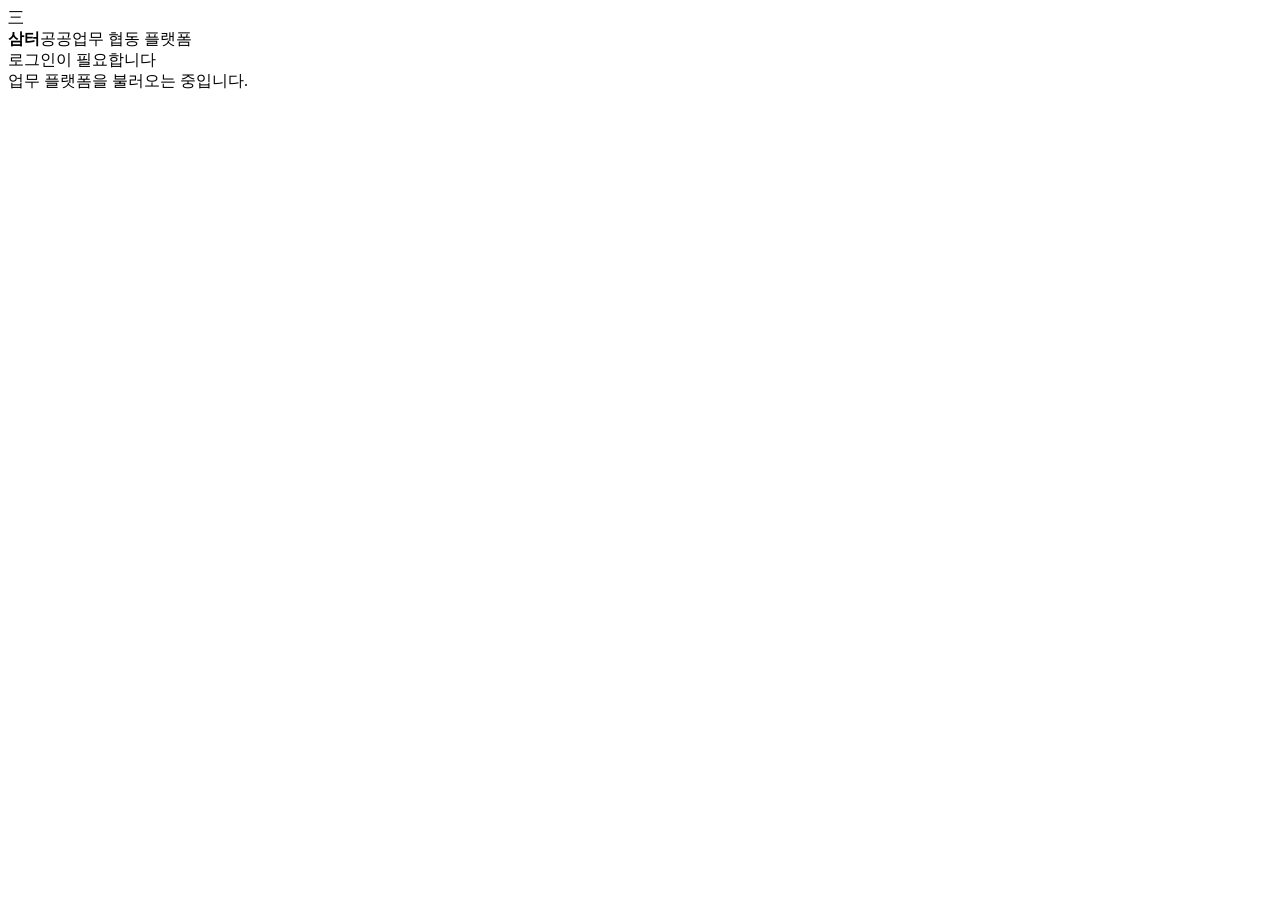
==== index.html @ 0eb69cf4 "feat: add public demo shell" ====
<!doctype html>
<html lang="ko">
<head>
  <meta charset="UTF-8">
  <meta name="viewport" content="width=device-width, initial-scale=1.0">
  <meta name="description" content="삼터 협동조합 관공서 업무 배분 플랫폼 MVP">
  <title>삼터 업무 플랫폼</title>
  <link rel="stylesheet" href="./styles.css">
  <link rel="stylesheet" href="./phase3.css">
  <link rel="stylesheet" href="./phase4.css">
  <link rel="stylesheet" href="./phase5.css">
  <link rel="stylesheet" href="./phase6.css">
</head>
<body>
  <header class="topbar">
    <div class="brand">
      <div class="brand-mark">三</div>
      <div><strong>삼터</strong><span>공공업무 협동 플랫폼</span></div>
    </div>
    <div id="session-area" class="session-area"><span class="session-guest">로그인이 필요합니다</span></div>
  </header>
  <div id="notice" class="notice" hidden></div>
  <div id="app"><div class="loading">업무 플랫폼을 불러오는 중입니다.</div></div>
  <script src="./demo_api.js"></script>
  <script type="module" src="./app.js"></script>
  <script type="module" src="./phase3.js"></script>
  <script type="module" src="./phase4.js"></script>
  <script type="module" src="./phase5.js"></script>
  <script type="module" src="./phase6.js"></script>
</body>
</html>
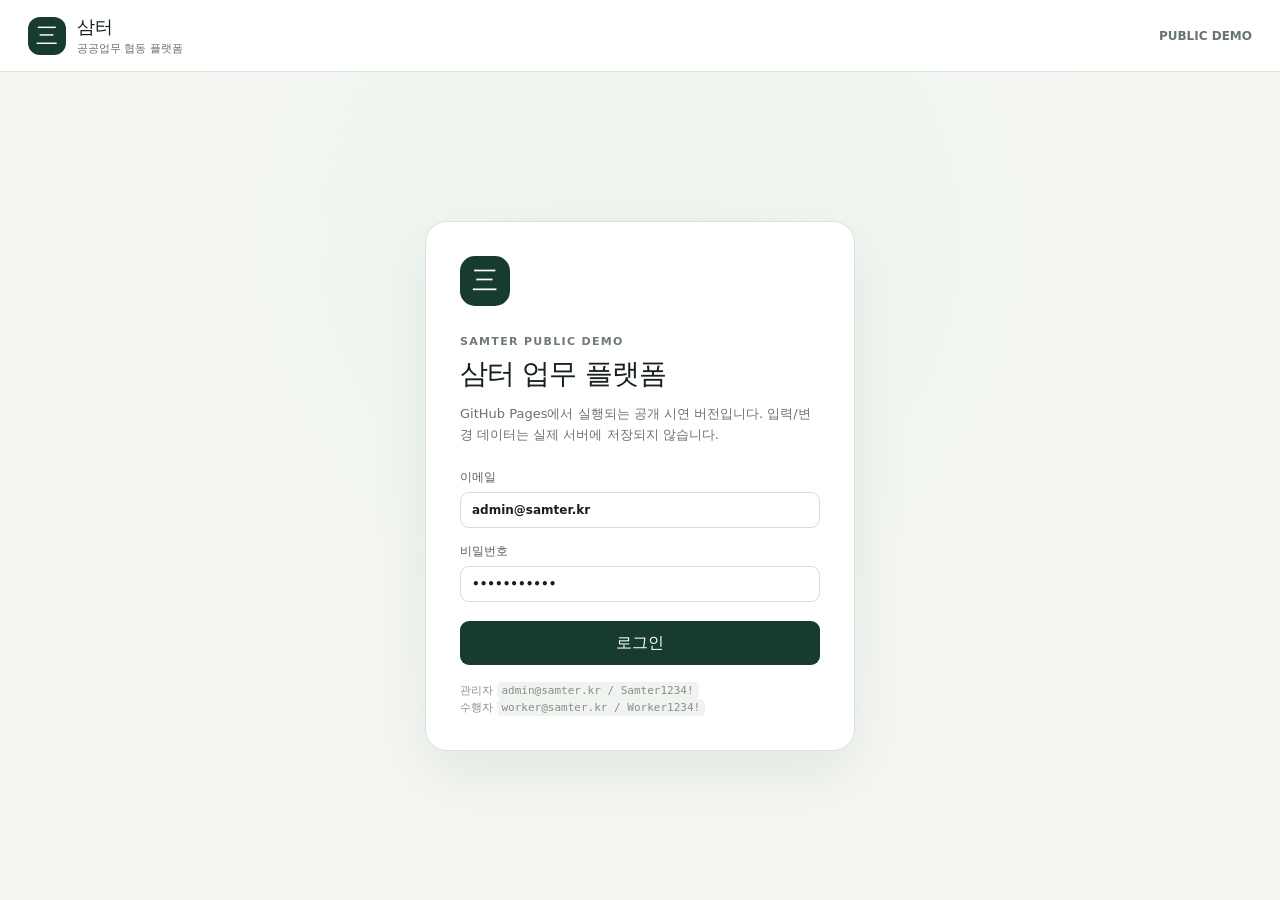
==== commit 0d5e7631: "fix: use standalone public demo entrypoint" ====
--- a/index.html
+++ b/index.html
@@ -3,8 +3,8 @@
 <head>
   <meta charset="UTF-8">
   <meta name="viewport" content="width=device-width, initial-scale=1.0">
-  <meta name="description" content="삼터 협동조합 관공서 업무 배분 플랫폼 MVP">
-  <title>삼터 업무 플랫폼</title>
+  <meta name="description" content="삼터 공공업무 협동 플랫폼 공개 데모">
+  <title>삼터 업무 플랫폼 · Public Demo</title>
   <link rel="stylesheet" href="./styles.css">
   <link rel="stylesheet" href="./phase3.css">
   <link rel="stylesheet" href="./phase4.css">
@@ -17,15 +17,10 @@
       <div class="brand-mark">三</div>
       <div><strong>삼터</strong><span>공공업무 협동 플랫폼</span></div>
     </div>
-    <div id="session-area" class="session-area"><span class="session-guest">로그인이 필요합니다</span></div>
+    <div id="session-area" class="session-area"><span class="session-guest">PUBLIC DEMO</span></div>
   </header>
   <div id="notice" class="notice" hidden></div>
-  <div id="app"><div class="loading">업무 플랫폼을 불러오는 중입니다.</div></div>
-  <script src="./demo_api.js"></script>
-  <script type="module" src="./app.js"></script>
-  <script type="module" src="./phase3.js"></script>
-  <script type="module" src="./phase4.js"></script>
-  <script type="module" src="./phase5.js"></script>
-  <script type="module" src="./phase6.js"></script>
+  <div id="app"><div class="loading">공개 데모를 불러오는 중입니다.</div></div>
+  <script src="./public_demo.js"></script>
 </body>
 </html>
--- a/styles.css
+++ b/styles.css
@@ -0,0 +1,184 @@
+:root {
+  font-family: Inter, Pretendard, "Noto Sans KR", system-ui, -apple-system, sans-serif;
+  color: #17211b;
+  background: #f4f6f2;
+  font-synthesis: none;
+  --green-900: #173c2d;
+  --green-700: #23563f;
+  --green-100: #e7f0e9;
+  --line: #dce3dc;
+  --muted: #69746e;
+  --white: #ffffff;
+}
+* { box-sizing: border-box; }
+body { margin: 0; min-width: 320px; background: #f4f6f2; }
+button, input, select, textarea { font: inherit; }
+button { cursor: pointer; }
+.topbar { height: 72px; padding: 0 28px; background: var(--white); border-bottom: 1px solid var(--line); display: flex; align-items: center; justify-content: space-between; position: sticky; top: 0; z-index: 20; }
+.brand { display: flex; align-items: center; gap: 11px; }
+.brand-mark { width: 38px; height: 38px; border-radius: 12px; background: var(--green-900); color: white; display: grid; place-items: center; font-family: serif; font-size: 22px; }
+.brand strong { display: block; font-size: 18px; }
+.brand span { display: block; color: var(--muted); font-size: 11px; margin-top: 2px; }
+.view-switch { display: flex; background: #eef1ed; padding: 4px; border-radius: 12px; gap: 2px; }
+.view-switch button { border: 0; background: transparent; padding: 9px 14px; border-radius: 9px; color: #5a655f; font-weight: 700; font-size: 13px; }
+.view-switch button.active { background: white; color: var(--green-900); box-shadow: 0 2px 8px rgba(23,60,45,.08); }
+.view-shell { display: grid; grid-template-columns: 210px minmax(0,1fr); min-height: calc(100vh - 72px); }
+.sidebar { background: #eef1ed; border-right: 1px solid var(--line); padding: 30px 18px; }
+.sidebar-label { font-size: 11px; font-weight: 800; color: #7b857f; letter-spacing: .08em; padding: 0 10px 10px; }
+.side-link { width: 100%; text-align: left; border: 0; background: transparent; border-radius: 10px; padding: 12px 13px; color: #55605a; font-weight: 700; margin-bottom: 5px; }
+.side-link:hover, .side-link.active { background: white; color: var(--green-900); box-shadow: 0 3px 12px rgba(23,60,45,.05); }
+.content { padding: 34px; overflow: hidden; }
+.page-heading { display: flex; justify-content: space-between; align-items: end; margin-bottom: 24px; }
+.page-heading h1, .producer-hero h1 { font-size: 30px; margin: 5px 0 0; letter-spacing: -.04em; }
+.eyebrow { font-size: 11px; font-weight: 900; color: #6f7a73; letter-spacing: .12em; }
+.today { color: var(--muted); font-size: 13px; }
+.metric-grid { display: grid; grid-template-columns: repeat(4, minmax(0,1fr)); gap: 14px; margin-bottom: 14px; }
+.metric-card, .panel, .work-card { background: white; border: 1px solid var(--line); border-radius: 16px; }
+.metric-card { padding: 21px; min-height: 132px; display: flex; flex-direction: column; }
+.metric-card span { font-weight: 800; font-size: 13px; color: #657068; }
+.metric-card strong { font-size: 34px; margin: 12px 0 4px; color: var(--green-900); }
+.metric-card small { color: #8b948e; }
+.summary-panel { display: grid; grid-template-columns: repeat(6, 1fr); padding: 10px; }
+.summary-panel div { padding: 18px; border-right: 1px solid #edf0ed; }
+.summary-panel div:last-child { border-right: 0; }
+.summary-panel span { color: var(--muted); font-size: 12px; display: block; }
+.summary-panel strong { font-size: 22px; display: block; margin-top: 6px; }
+.split-layout { display: grid; grid-template-columns: 310px minmax(0,1fr); gap: 16px; }
+.task-layout { display: grid; grid-template-columns: 330px minmax(0,1fr); gap: 16px; }
+.panel { padding: 20px; min-width: 0; }
+.section-head { display: flex; justify-content: space-between; gap: 12px; align-items: center; margin-bottom: 18px; }
+.section-head h2 { margin: 4px 0 0; font-size: 20px; }
+.count-chip { background: var(--green-100); color: var(--green-900); border-radius: 999px; padding: 6px 10px; font-weight: 800; font-size: 12px; }
+.stack-form { display: grid; gap: 13px; }
+.stack-form label, .producer-select { display: grid; gap: 6px; font-size: 12px; font-weight: 800; color: #56615a; }
+input, select, textarea { width: 100%; border: 1px solid #d6ddd7; border-radius: 9px; background: white; padding: 10px 11px; color: #17211b; outline: none; }
+input:focus, select:focus, textarea:focus { border-color: #6e927e; box-shadow: 0 0 0 3px rgba(35,86,63,.08); }
+textarea { resize: vertical; }
+.btn { border: 0; border-radius: 9px; padding: 10px 14px; font-weight: 800; }
+.btn-primary { background: var(--green-900); color: white; }
+.btn-primary:hover { background: #102f22; }
+.btn-secondary { background: #edf1ed; color: var(--green-900); }
+.btn-small { padding: 7px 9px; font-size: 12px; }
+.table-panel { padding: 0; overflow: hidden; }
+.table-panel .section-head { padding: 20px 20px 0; }
+.table-wrap { overflow-x: auto; }
+table { width: 100%; border-collapse: collapse; font-size: 13px; }
+th { color: #6f7872; text-align: left; background: #fafbfa; padding: 11px 13px; border-top: 1px solid #edf0ed; border-bottom: 1px solid #e5e9e5; white-space: nowrap; }
+td { padding: 13px; border-bottom: 1px solid #edf0ed; vertical-align: middle; }
+tr:last-child td { border-bottom: 0; }
+.task-title { font-weight: 800; margin-bottom: 3px; }
+.muted { color: #89928c; font-size: 11px; max-width: 250px; overflow: hidden; text-overflow: ellipsis; white-space: nowrap; }
+.empty-cell { text-align: center; padding: 44px; color: #8a938d; }
+.member-state { color: #347454; background: #ebf5ee; padding: 5px 8px; border-radius: 999px; font-weight: 800; font-size: 11px; }
+.status { display: inline-flex; align-items: center; border-radius: 999px; padding: 5px 8px; font-size: 11px; font-weight: 900; white-space: nowrap; }
+.status-new { background: #eef0f2; color: #56616b; }
+.status-assigned { background: #edf0ff; color: #4b5aaa; }
+.status-in_progress { background: #fff4db; color: #9a6a11; }
+.status-completed { background: #e7f3ee; color: #267052; }
+.status-approved { background: #dcf4e6; color: #17603d; }
+.status-rejected { background: #fde8e8; color: #9b3535; }
+.assign-control { display: flex; gap: 6px; min-width: 185px; }
+.assign-control select { padding: 7px 8px; font-size: 12px; }
+.producer-page { padding: 42px; max-width: 1200px; margin: 0 auto; }
+.producer-hero { display: flex; justify-content: space-between; align-items: end; gap: 22px; margin-bottom: 24px; }
+.producer-hero p { color: var(--muted); margin: 9px 0 0; }
+.producer-select { width: 260px; }
+.producer-work-grid { display: grid; grid-template-columns: repeat(2, minmax(0,1fr)); gap: 16px; }
+.work-card { padding: 22px; }
+.work-card-top { display: flex; justify-content: space-between; gap: 16px; align-items: start; }
+.work-card h3 { margin: 5px 0 0; font-size: 20px; }
+.work-card p { color: #647069; line-height: 1.6; min-height: 44px; }
+.work-meta { display: flex; gap: 22px; padding: 13px 0; border-top: 1px solid #edf0ed; color: #778179; font-size: 12px; }
+.work-meta strong { color: #28332c; margin-left: 5px; }
+.work-actions { display: flex; justify-content: flex-end; min-height: 38px; align-items: end; }
+.empty-state, .fatal-error, .loading { min-height: 260px; display: grid; place-items: center; align-content: center; gap: 7px; background: white; border: 1px dashed #ced6cf; border-radius: 16px; color: #778178; text-align: center; padding: 30px; grid-column: 1 / -1; }
+.empty-state strong, .fatal-error strong { color: #3d4941; }
+.notice { position: fixed; top: 86px; right: 24px; z-index: 40; padding: 12px 16px; border-radius: 10px; color: white; font-weight: 800; box-shadow: 0 10px 30px rgba(0,0,0,.14); }
+.notice-success { background: #23563f; }
+.notice-error { background: #9b3535; }
+@media (max-width: 1000px) {
+  .metric-grid { grid-template-columns: repeat(2, 1fr); }
+  .summary-panel { grid-template-columns: repeat(3,1fr); }
+  .split-layout, .task-layout { grid-template-columns: 1fr; }
+  .sidebar { display: none; }
+  .view-shell { grid-template-columns: 1fr; }
+}
+@media (max-width: 680px) {
+  .topbar { padding: 0 14px; }
+  .brand span { display: none; }
+  .content, .producer-page { padding: 20px 14px; }
+  .metric-grid { grid-template-columns: 1fr 1fr; }
+  .summary-panel { grid-template-columns: repeat(2,1fr); }
+  .producer-hero { display: grid; }
+  .producer-select { width: 100%; }
+  .producer-work-grid { grid-template-columns: 1fr; }
+  .today { display: none; }
+}
+.session-area { display: flex; align-items: center; }
+.session-guest { color: var(--muted); font-size: 12px; font-weight: 700; }
+.session-user { display: flex; align-items: center; gap: 14px; }
+.session-user > div { text-align: right; }
+.session-user strong { display: block; font-size: 13px; }
+.session-user span { display: block; color: var(--muted); font-size: 11px; margin-top: 2px; }
+.login-page { min-height: calc(100vh - 72px); display: grid; place-items: center; padding: 30px 16px; background: radial-gradient(circle at 50% 20%, #eef5ef, #f4f6f2 55%); }
+.login-card { width: min(430px, 100%); background: white; border: 1px solid var(--line); border-radius: 22px; padding: 34px; box-shadow: 0 22px 60px rgba(23,60,45,.08); }
+.login-emblem { width: 50px; height: 50px; display: grid; place-items: center; border-radius: 15px; background: var(--green-900); color: white; font-family: serif; font-size: 26px; margin-bottom: 24px; }
+.login-card h1 { margin: 6px 0 10px; letter-spacing: -.04em; font-size: 28px; }
+.login-card > p { color: var(--muted); line-height: 1.65; font-size: 13px; margin: 0 0 24px; }
+.login-form { gap: 15px; }
+.login-button { margin-top: 4px; min-height: 44px; }
+.login-button:disabled { opacity: .65; cursor: wait; }
+.login-help { margin-top: 18px; color: #869087; font-size: 11px; line-height: 1.5; }
+.login-help code { background: #f0f3ef; padding: 2px 5px; border-radius: 5px; }
+.consumer-page { max-width: 900px; margin: 0 auto; padding: 54px 20px; }
+.consumer-card { background: white; border: 1px solid var(--line); border-radius: 20px; padding: 36px; }
+.consumer-card h1 { margin: 8px 0 12px; font-size: 30px; letter-spacing: -.04em; }
+.consumer-card > p { color: var(--muted); line-height: 1.75; max-width: 650px; }
+.permission-note { margin-top: 26px; background: var(--green-100); border-radius: 14px; padding: 18px; display: grid; gap: 5px; }
+.permission-note strong { color: var(--green-900); }
+.permission-note span { color: #5f6d64; font-size: 12px; }
+@media (max-width: 680px) {
+  .session-user > div { display: none; }
+  .login-card { padding: 26px 22px; }
+}
+.evidence-upload { margin: 14px 0; padding: 14px; background: #f8faf8; border: 1px solid #e4e9e4; border-radius: 12px; }
+.evidence-upload-head { display: flex; align-items: center; justify-content: space-between; gap: 10px; margin-bottom: 10px; }
+.evidence-upload-head strong { font-size: 13px; }
+.evidence-upload-form { display: grid; grid-template-columns: minmax(0,1fr) auto; gap: 8px; align-items: center; }
+.evidence-upload-form input[type="file"] { padding: 7px; font-size: 11px; background: white; }
+.evidence-upload small { display: block; color: #88918b; margin-top: 8px; font-size: 10px; }
+.evidence-modal { position: fixed; inset: 0; z-index: 100; display: grid; place-items: center; padding: 22px; }
+.evidence-modal-backdrop { position: absolute; inset: 0; background: rgba(16, 28, 21, .58); backdrop-filter: blur(2px); }
+.evidence-modal-card { position: relative; width: min(880px, 100%); max-height: 84vh; overflow: auto; background: white; border-radius: 18px; padding: 22px; box-shadow: 0 24px 80px rgba(0,0,0,.25); }
+.evidence-modal-head { display: flex; align-items: start; justify-content: space-between; gap: 18px; margin-bottom: 18px; }
+.evidence-modal-head h2 { margin: 5px 0 0; font-size: 22px; }
+.evidence-gallery { display: grid; grid-template-columns: repeat(3, minmax(0,1fr)); gap: 12px; }
+.evidence-item { border: 1px solid var(--line); border-radius: 13px; overflow: hidden; background: #fafbfa; }
+.evidence-thumb-wrap { aspect-ratio: 4 / 3; background: #edf1ed; display: grid; place-items: center; overflow: hidden; }
+.evidence-thumb { width: 100%; height: 100%; object-fit: cover; display: block; }
+.evidence-info { padding: 10px; display: grid; gap: 4px; }
+.evidence-info strong { font-size: 12px; white-space: nowrap; overflow: hidden; text-overflow: ellipsis; }
+.evidence-info span { color: var(--muted); font-size: 10px; }
+.evidence-empty { grid-column: 1 / -1; padding: 46px 20px; text-align: center; color: var(--muted); border: 1px dashed var(--line); border-radius: 12px; }
+@media (max-width: 680px) {
+  .evidence-gallery { grid-template-columns: 1fr 1fr; }
+  .evidence-upload-form { grid-template-columns: 1fr; }
+}
+.status-draft { background: #eef0f2; color: #56616b; }
+.status-open { background: #e6f5ec; color: #17603d; }
+.status-application_closed { background: #f1edf8; color: #62507c; }
+.status-submitted, .status-under_review { background: #eaf1ff; color: #365a94; }
+.status-revision_required { background: #fff0e2; color: #9b5b18; }
+.status-payment_pending { background: #fff4db; color: #8d6519; }
+.status-paid { background: #dcf4e6; color: #17603d; }
+.status-cancelled { background: #f2f2f2; color: #707070; }
+.worker-section { margin-top: 30px; }
+.worker-section:first-of-type { margin-top: 0; }
+.worker-section-head { display: flex; justify-content: space-between; align-items: end; gap: 14px; margin-bottom: 14px; }
+.worker-section-head h2 { margin: 4px 0 0; font-size: 23px; }
+.public-work-card { position: relative; }
+.public-work-pay { font-size: 24px; font-weight: 900; color: var(--green-900); margin: 4px 0 14px; }
+.public-work-meta { flex-wrap: wrap; gap: 10px 20px; }
+.phase-note { color: #7c877f; font-size: 11px; font-weight: 700; }
+.inline-check { grid-template-columns: auto 1fr !important; align-items: center; justify-content: start; }
+.inline-check input { width: auto; }
--- a/phase3.css
+++ b/phase3.css
@@ -0,0 +1,13 @@
+.application-box { width: 100%; }
+.application-box summary { list-style: none; cursor: pointer; text-align: center; }
+.application-box summary::-webkit-details-marker { display: none; }
+.application-form { margin-top: 12px; padding-top: 12px; border-top: 1px solid #e5e7eb; }
+.application-state { display: flex; flex-direction: column; gap: 4px; width: 100%; padding: 12px 14px; border-radius: 12px; background: #f8fafc; border: 1px solid #e2e8f0; }
+.application-state span { color: #64748b; font-size: 13px; }
+.application-selected { background: #ecfdf5; border-color: #a7f3d0; }
+.application-rejected { background: #fff7ed; border-color: #fed7aa; }
+.application-actions { display: flex; gap: 6px; flex-wrap: wrap; }
+.application-history-grid { display: grid; gap: 12px; }
+.application-history-card { display: flex; align-items: flex-start; justify-content: space-between; gap: 16px; padding: 16px; background: #fff; border: 1px solid #e5e7eb; border-radius: 14px; }
+.application-history-card h3 { margin: 4px 0 6px; }
+.application-history-card p { margin: 0; color: #64748b; }
--- a/phase4.css
+++ b/phase4.css
@@ -0,0 +1,21 @@
+.phase4-work-card { display: grid; gap: 14px; }
+.phase4-revision { padding: 12px; border-radius: 12px; background: #fff7ed; border: 1px solid #fed7aa; display: grid; gap: 4px; }
+.phase4-revision strong { color: #9a3412; }
+.phase4-revision span { color: #7c2d12; font-size: 13px; }
+.phase4-required, .phase4-evidence-head, .phase4-review-meta { display: flex; justify-content: space-between; gap: 12px; font-size: 12px; color: #64748b; }
+.phase4-required strong, .phase4-evidence-head span, .phase4-review-meta strong { color: #27352d; }
+.phase4-evidence-form { display: grid; gap: 9px; padding: 12px; background: #f8faf8; border: 1px solid #e4e9e4; border-radius: 12px; }
+.phase4-evidence-fields { display: grid; grid-template-columns: 160px 1fr; gap: 8px; }
+.phase4-submit-form { display: grid; gap: 9px; width: 100%; }
+.phase4-state-note { padding: 12px; border-radius: 10px; background: #f1f5f9; color: #475569; font-size: 13px; }
+.phase4-approved { background: #ecfdf5; color: #166534; }
+.phase4-rejected { background: #fef2f2; color: #991b1b; }
+.phase4-review-grid { display: grid; grid-template-columns: repeat(2, minmax(0, 1fr)); gap: 15px; }
+.phase4-review-card { display: grid; gap: 14px; }
+.phase4-result { background: #f8faf8; border-radius: 12px; padding: 12px; }
+.phase4-result p { margin: 6px 0 0; color: #5d6a62; line-height: 1.55; }
+.phase4-evidence-list { display: grid; gap: 9px; }
+.phase4-evidence-row { display: flex; align-items: center; justify-content: space-between; gap: 14px; border: 1px solid #e5e9e5; border-radius: 12px; padding: 12px; }
+.phase4-evidence-row div { display: grid; gap: 3px; }
+.phase4-evidence-row span { color: #7b857f; font-size: 12px; }
+@media (max-width: 850px) { .phase4-review-grid { grid-template-columns: 1fr; } .phase4-evidence-fields { grid-template-columns: 1fr; } }
--- a/phase5.css
+++ b/phase5.css
@@ -0,0 +1,16 @@
+.phase5-settlement-panel .section-head { align-items: center; }
+.phase5-amount-control { display: flex; gap: 6px; min-width: 210px; }
+.phase5-amount-control input { width: 120px; padding: 7px 8px; }
+.phase5-paid-ref { color: #496257; font-size: 12px; }
+.phase5-worker-grid { display: grid; gap: 12px; }
+.phase5-worker-card { display: flex; justify-content: space-between; gap: 18px; align-items: center; background: #fff; border: 1px solid var(--line); border-radius: 15px; padding: 18px 20px; }
+.phase5-worker-card h3 { margin: 4px 0 5px; }
+.phase5-worker-card > div > span { color: var(--muted); font-size: 12px; }
+.phase5-worker-amount { display: grid; justify-items: end; gap: 6px; }
+.phase5-worker-amount strong { font-size: 20px; color: var(--green-900); }
+.phase5-worker-amount small { color: var(--muted); }
+.status-not_ready { background: #f1f5f9; color: #475569; }
+.status-payment_pending { background: #fff7db; color: #8a6208; }
+.status-paid { background: #dcfce7; color: #166534; }
+.status-on_hold { background: #fee2e2; color: #991b1b; }
+@media (max-width: 680px) { .phase5-worker-card { align-items: flex-start; } .phase5-worker-amount { justify-items: start; } }
--- a/phase6.css
+++ b/phase6.css
@@ -0,0 +1,28 @@
+.phase6-notification-shell { position: relative; margin-right: 10px; }
+.phase6-bell { border: 0; background: #eef1ed; color: #173c2d; border-radius: 9px; padding: 8px 10px; font-weight: 800; }
+.phase6-bell span { margin-left: 5px; background: #9b3535; color: white; border-radius: 999px; padding: 2px 6px; font-size: 10px; }
+.phase6-notification-panel { position: absolute; right: 0; top: 42px; width: min(360px, 88vw); background: white; border: 1px solid #dce3dc; border-radius: 14px; box-shadow: 0 18px 50px rgba(0,0,0,.16); z-index: 120; overflow: hidden; }
+.phase6-notification-head { padding: 13px 14px; display: flex; justify-content: space-between; border-bottom: 1px solid #edf0ed; }
+.phase6-notification-head button { border: 0; background: none; color: #23563f; font-size: 11px; font-weight: 800; }
+.phase6-notification-list { max-height: 360px; overflow: auto; }
+.phase6-notification-item { width: 100%; border: 0; border-bottom: 1px solid #f0f2f0; padding: 12px 14px; text-align: left; display: grid; gap: 3px; background: white; }
+.phase6-notification-item.is-unread { background: #f2f8f3; }
+.phase6-notification-item span, .phase6-notification-item small { color: #6d776f; font-size: 11px; }
+.phase6-empty { padding: 24px; text-align: center; color: #89928c; }
+.phase6-dashboard { margin-top: 24px; display: grid; gap: 16px; }
+.phase6-metric-grid { display: grid; grid-template-columns: repeat(5, minmax(0,1fr)); gap: 10px; }
+.phase6-metric { background: white; border: 1px solid #dce3dc; border-radius: 12px; padding: 14px; display: grid; gap: 8px; }
+.phase6-metric span { color: #69746e; font-size: 11px; font-weight: 800; }
+.phase6-metric strong { font-size: 23px; color: #173c2d; }
+.phase6-payment-summary { display: grid; grid-template-columns: repeat(2, 1fr); gap: 12px; }
+.phase6-payment-summary > div { background: #173c2d; color: white; border-radius: 14px; padding: 18px; }
+.phase6-payment-summary span { display: block; opacity: .75; font-size: 11px; }
+.phase6-payment-summary strong { display: block; margin-top: 8px; font-size: 22px; }
+.phase6-bank-card { background: white; border: 1px solid #dce3dc; border-radius: 16px; padding: 20px; }
+.phase6-bank-summary { display: grid; grid-template-columns: repeat(3, 1fr); gap: 10px; margin-bottom: 16px; }
+.phase6-bank-summary div { background: #f7f9f7; border-radius: 10px; padding: 12px; }
+.phase6-bank-summary span { display: block; color: #78827b; font-size: 11px; }
+.phase6-bank-summary strong { display: block; margin-top: 6px; }
+.phase6-bank-card small { color: #7c867f; }
+@media (max-width: 900px) { .phase6-metric-grid { grid-template-columns: repeat(2, 1fr); } }
+@media (max-width: 680px) { .phase6-bank-summary, .phase6-payment-summary { grid-template-columns: 1fr; } }
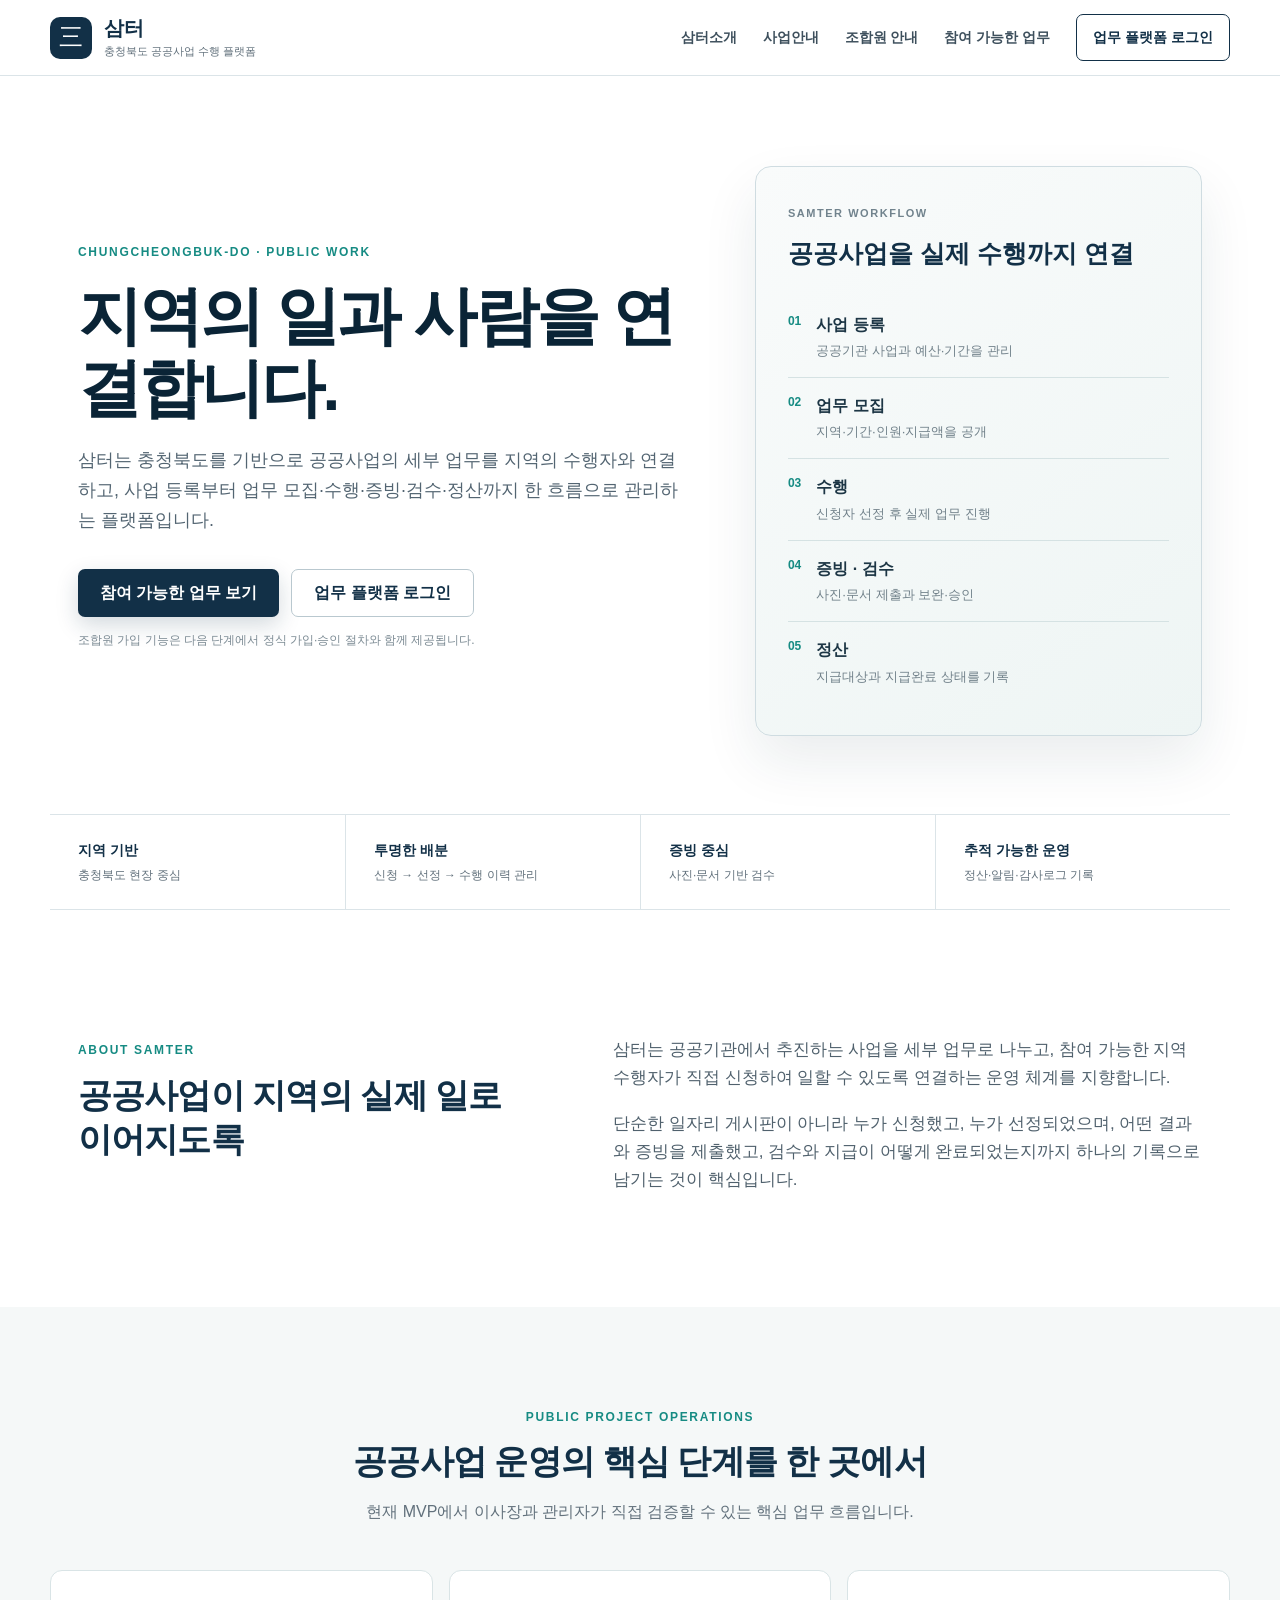
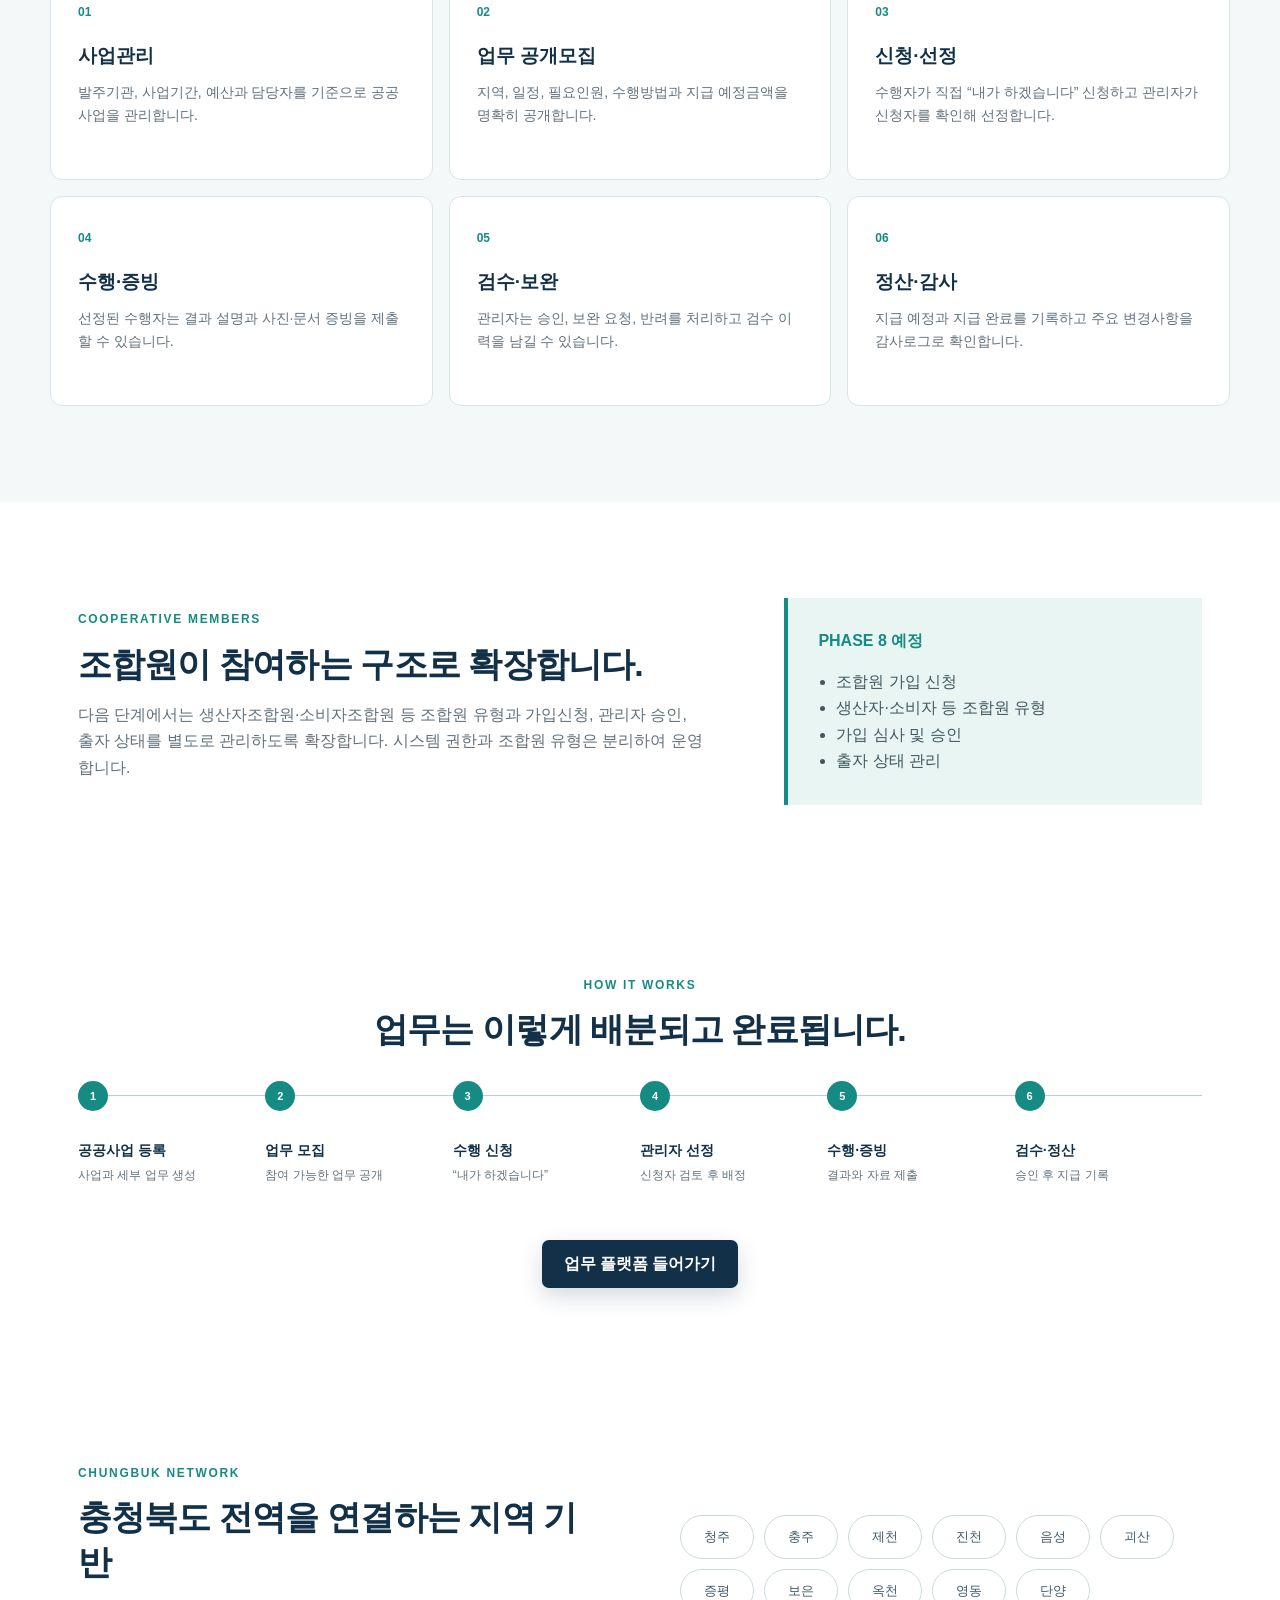
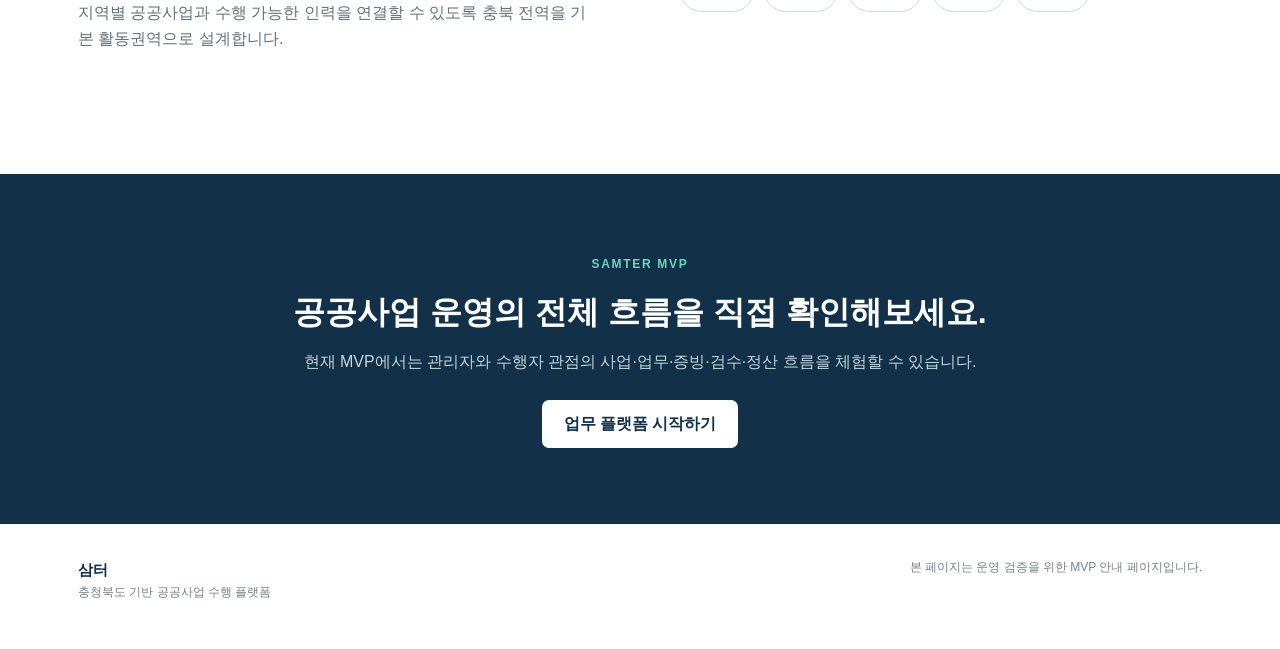
==== commit aae93ea9: "feat: phase 7 public homepage and platform gateway" ====
--- a/index.html
+++ b/index.html
@@ -3,24 +3,152 @@
 <head>
   <meta charset="UTF-8">
   <meta name="viewport" content="width=device-width, initial-scale=1.0">
-  <meta name="description" content="삼터 공공업무 협동 플랫폼 공개 데모">
-  <title>삼터 업무 플랫폼 · Public Demo</title>
-  <link rel="stylesheet" href="./styles.css">
-  <link rel="stylesheet" href="./phase3.css">
-  <link rel="stylesheet" href="./phase4.css">
-  <link rel="stylesheet" href="./phase5.css">
-  <link rel="stylesheet" href="./phase6.css">
+  <meta name="description" content="충청북도를 기반으로 공공사업과 지역의 사람을 연결하는 삼터 공공업무 협동 플랫폼">
+  <title>삼터 | 충청북도 공공사업 수행 플랫폼</title>
+  <link rel="stylesheet" href="./home.css">
 </head>
 <body>
-  <header class="topbar">
-    <div class="brand">
-      <div class="brand-mark">三</div>
-      <div><strong>삼터</strong><span>공공업무 협동 플랫폼</span></div>
-    </div>
-    <div id="session-area" class="session-area"><span class="session-guest">PUBLIC DEMO</span></div>
+  <header class="site-header">
+    <a class="home-brand" href="./index.html" aria-label="삼터 홈">
+      <span class="brand-symbol">三</span>
+      <span class="brand-copy"><strong>삼터</strong><small>충청북도 공공사업 수행 플랫폼</small></span>
+    </a>
+    <nav class="site-nav" aria-label="주요 메뉴">
+      <a href="#about">삼터소개</a>
+      <a href="#business">사업안내</a>
+      <a href="#membership">조합원 안내</a>
+      <a href="#process">참여 가능한 업무</a>
+      <a class="nav-login" href="./app.html">업무 플랫폼 로그인</a>
+    </nav>
   </header>
-  <div id="notice" class="notice" hidden></div>
-  <div id="app"><div class="loading">공개 데모를 불러오는 중입니다.</div></div>
-  <script src="./public_demo.js"></script>
+
+  <main>
+    <section class="hero" aria-labelledby="hero-title">
+      <div class="hero-copy">
+        <span class="eyebrow">CHUNGCHEONGBUK-DO · PUBLIC WORK</span>
+        <h1 id="hero-title">지역의 일과 사람을 연결합니다.</h1>
+        <p class="hero-lead">
+          삼터는 충청북도를 기반으로 공공사업의 세부 업무를 지역의 수행자와 연결하고,
+          사업 등록부터 업무 모집·수행·증빙·검수·정산까지 한 흐름으로 관리하는 플랫폼입니다.
+        </p>
+        <div class="hero-actions">
+          <a class="button primary" href="./app.html">참여 가능한 업무 보기</a>
+          <a class="button secondary" href="./app.html">업무 플랫폼 로그인</a>
+        </div>
+        <p class="hero-note">조합원 가입 기능은 다음 단계에서 정식 가입·승인 절차와 함께 제공됩니다.</p>
+      </div>
+      <aside class="hero-panel" aria-label="삼터 운영 흐름">
+        <span class="panel-kicker">SAMTER WORKFLOW</span>
+        <h2>공공사업을 실제 수행까지 연결</h2>
+        <ol class="workflow-list">
+          <li><span>01</span><div><strong>사업 등록</strong><small>공공기관 사업과 예산·기간을 관리</small></div></li>
+          <li><span>02</span><div><strong>업무 모집</strong><small>지역·기간·인원·지급액을 공개</small></div></li>
+          <li><span>03</span><div><strong>수행</strong><small>신청자 선정 후 실제 업무 진행</small></div></li>
+          <li><span>04</span><div><strong>증빙 · 검수</strong><small>사진·문서 제출과 보완·승인</small></div></li>
+          <li><span>05</span><div><strong>정산</strong><small>지급대상과 지급완료 상태를 기록</small></div></li>
+        </ol>
+      </aside>
+    </section>
+
+    <section class="trust-strip" aria-label="운영 원칙">
+      <div><strong>지역 기반</strong><span>충청북도 현장 중심</span></div>
+      <div><strong>투명한 배분</strong><span>신청 → 선정 → 수행 이력 관리</span></div>
+      <div><strong>증빙 중심</strong><span>사진·문서 기반 검수</span></div>
+      <div><strong>추적 가능한 운영</strong><span>정산·알림·감사로그 기록</span></div>
+    </section>
+
+    <section id="about" class="section split-section">
+      <div class="section-heading">
+        <span class="eyebrow">ABOUT SAMTER</span>
+        <h2>공공사업이 지역의 실제 일로 이어지도록</h2>
+      </div>
+      <div class="section-body">
+        <p>
+          삼터는 공공기관에서 추진하는 사업을 세부 업무로 나누고, 참여 가능한 지역 수행자가
+          직접 신청하여 일할 수 있도록 연결하는 운영 체계를 지향합니다.
+        </p>
+        <p>
+          단순한 일자리 게시판이 아니라 누가 신청했고, 누가 선정되었으며, 어떤 결과와 증빙을
+          제출했고, 검수와 지급이 어떻게 완료되었는지까지 하나의 기록으로 남기는 것이 핵심입니다.
+        </p>
+      </div>
+    </section>
+
+    <section id="business" class="section soft-section">
+      <div class="section-heading centered">
+        <span class="eyebrow">PUBLIC PROJECT OPERATIONS</span>
+        <h2>공공사업 운영의 핵심 단계를 한 곳에서</h2>
+        <p>현재 MVP에서 이사장과 관리자가 직접 검증할 수 있는 핵심 업무 흐름입니다.</p>
+      </div>
+      <div class="feature-grid">
+        <article><span class="feature-no">01</span><h3>사업관리</h3><p>발주기관, 사업기간, 예산과 담당자를 기준으로 공공사업을 관리합니다.</p></article>
+        <article><span class="feature-no">02</span><h3>업무 공개모집</h3><p>지역, 일정, 필요인원, 수행방법과 지급 예정금액을 명확히 공개합니다.</p></article>
+        <article><span class="feature-no">03</span><h3>신청·선정</h3><p>수행자가 직접 “내가 하겠습니다” 신청하고 관리자가 신청자를 확인해 선정합니다.</p></article>
+        <article><span class="feature-no">04</span><h3>수행·증빙</h3><p>선정된 수행자는 결과 설명과 사진·문서 증빙을 제출할 수 있습니다.</p></article>
+        <article><span class="feature-no">05</span><h3>검수·보완</h3><p>관리자는 승인, 보완 요청, 반려를 처리하고 검수 이력을 남길 수 있습니다.</p></article>
+        <article><span class="feature-no">06</span><h3>정산·감사</h3><p>지급 예정과 지급 완료를 기록하고 주요 변경사항을 감사로그로 확인합니다.</p></article>
+      </div>
+    </section>
+
+    <section id="membership" class="section membership-section">
+      <div>
+        <span class="eyebrow">COOPERATIVE MEMBERS</span>
+        <h2>조합원이 참여하는 구조로 확장합니다.</h2>
+        <p>
+          다음 단계에서는 생산자조합원·소비자조합원 등 조합원 유형과 가입신청, 관리자 승인,
+          출자 상태를 별도로 관리하도록 확장합니다. 시스템 권한과 조합원 유형은 분리하여 운영합니다.
+        </p>
+      </div>
+      <div class="membership-card">
+        <strong>PHASE 8 예정</strong>
+        <ul>
+          <li>조합원 가입 신청</li>
+          <li>생산자·소비자 등 조합원 유형</li>
+          <li>가입 심사 및 승인</li>
+          <li>출자 상태 관리</li>
+        </ul>
+      </div>
+    </section>
+
+    <section id="process" class="section process-section">
+      <div class="section-heading centered">
+        <span class="eyebrow">HOW IT WORKS</span>
+        <h2>업무는 이렇게 배분되고 완료됩니다.</h2>
+      </div>
+      <div class="process-line">
+        <div><span>1</span><strong>공공사업 등록</strong><small>사업과 세부 업무 생성</small></div>
+        <div><span>2</span><strong>업무 모집</strong><small>참여 가능한 업무 공개</small></div>
+        <div><span>3</span><strong>수행 신청</strong><small>“내가 하겠습니다”</small></div>
+        <div><span>4</span><strong>관리자 선정</strong><small>신청자 검토 후 배정</small></div>
+        <div><span>5</span><strong>수행·증빙</strong><small>결과와 자료 제출</small></div>
+        <div><span>6</span><strong>검수·정산</strong><small>승인 후 지급 기록</small></div>
+      </div>
+      <div class="center-actions"><a class="button primary" href="./app.html">업무 플랫폼 들어가기</a></div>
+    </section>
+
+    <section class="region-section">
+      <div class="region-copy">
+        <span class="eyebrow">CHUNGBUK NETWORK</span>
+        <h2>충청북도 전역을 연결하는 지역 기반</h2>
+        <p>지역별 공공사업과 수행 가능한 인력을 연결할 수 있도록 충북 전역을 기본 활동권역으로 설계합니다.</p>
+      </div>
+      <div class="region-tags" aria-label="충청북도 시군">
+        <span>청주</span><span>충주</span><span>제천</span><span>진천</span><span>음성</span><span>괴산</span>
+        <span>증평</span><span>보은</span><span>옥천</span><span>영동</span><span>단양</span>
+      </div>
+    </section>
+
+    <section class="final-cta">
+      <span class="eyebrow">SAMTER MVP</span>
+      <h2>공공사업 운영의 전체 흐름을 직접 확인해보세요.</h2>
+      <p>현재 MVP에서는 관리자와 수행자 관점의 사업·업무·증빙·검수·정산 흐름을 체험할 수 있습니다.</p>
+      <a class="button light" href="./app.html">업무 플랫폼 시작하기</a>
+    </section>
+  </main>
+
+  <footer class="site-footer">
+    <div><strong>삼터</strong><span>충청북도 기반 공공사업 수행 플랫폼</span></div>
+    <p>본 페이지는 운영 검증을 위한 MVP 안내 페이지입니다.</p>
+  </footer>
 </body>
 </html>
--- a/home.css
+++ b/home.css
@@ -0,0 +1,129 @@
+:root {
+  --navy: #123047;
+  --navy-2: #0a2436;
+  --teal: #168b83;
+  --teal-soft: #e8f5f2;
+  --ink: #17222b;
+  --muted: #62717c;
+  --line: #dbe4e8;
+  --paper: #ffffff;
+  --soft: #f5f8f8;
+  --max: 1180px;
+}
+
+* { box-sizing: border-box; }
+html { scroll-behavior: smooth; }
+body { margin: 0; font-family: Pretendard, "Noto Sans KR", "Apple SD Gothic Neo", Arial, sans-serif; color: var(--ink); background: var(--paper); line-height: 1.65; }
+a { color: inherit; text-decoration: none; }
+
+.site-header { position: sticky; top: 0; z-index: 20; height: 76px; display: flex; align-items: center; justify-content: space-between; gap: 28px; padding: 0 max(28px, calc((100vw - var(--max)) / 2)); background: rgba(255,255,255,.96); border-bottom: 1px solid var(--line); backdrop-filter: blur(12px); }
+.home-brand { display: flex; align-items: center; gap: 12px; min-width: 245px; }
+.brand-symbol { display: grid; place-items: center; width: 42px; height: 42px; border-radius: 10px; background: var(--navy); color: white; font-size: 24px; font-family: Georgia, serif; }
+.brand-copy { display: flex; flex-direction: column; line-height: 1.25; }
+.brand-copy strong { font-size: 20px; color: var(--navy); }
+.brand-copy small { margin-top: 4px; color: var(--muted); font-size: 11px; }
+.site-nav { display: flex; align-items: center; gap: 26px; font-size: 14px; font-weight: 650; color: #3e505d; }
+.site-nav a:hover { color: var(--teal); }
+.nav-login { padding: 11px 16px; border: 1px solid var(--navy); border-radius: 7px; color: var(--navy) !important; }
+
+.hero { max-width: var(--max); margin: 0 auto; min-height: 640px; display: grid; grid-template-columns: 1.15fr .85fr; gap: 72px; align-items: center; padding: 90px 28px 78px; }
+.eyebrow { display: inline-block; color: var(--teal); font-size: 12px; font-weight: 800; letter-spacing: .14em; }
+.hero h1 { margin: 15px 0 22px; color: var(--navy-2); font-size: clamp(42px, 5vw, 66px); line-height: 1.13; letter-spacing: -.045em; }
+.hero-lead { max-width: 680px; margin: 0; color: #536572; font-size: 18px; }
+.hero-actions { display: flex; gap: 12px; margin-top: 34px; }
+.button { display: inline-flex; align-items: center; justify-content: center; min-height: 48px; padding: 0 22px; border-radius: 7px; font-weight: 750; transition: transform .15s ease, box-shadow .15s ease; }
+.button:hover { transform: translateY(-1px); }
+.button.primary { color: white; background: var(--navy); box-shadow: 0 8px 22px rgba(18,48,71,.18); }
+.button.secondary { border: 1px solid #b9c8cf; color: var(--navy); background: white; }
+.button.light { background: white; color: var(--navy); }
+.hero-note { margin-top: 14px; font-size: 12px; color: #7b8a93; }
+.hero-panel { padding: 32px; border: 1px solid #cfdce1; border-radius: 16px; background: linear-gradient(145deg,#f9fbfb,#eef5f4); box-shadow: 0 25px 55px rgba(24,56,69,.09); }
+.panel-kicker { color: #71838d; font-size: 11px; font-weight: 800; letter-spacing: .14em; }
+.hero-panel h2 { margin: 8px 0 22px; color: var(--navy); font-size: 25px; }
+.workflow-list { list-style: none; margin: 0; padding: 0; }
+.workflow-list li { display: flex; gap: 15px; padding: 15px 0; border-top: 1px solid #d5e2e3; }
+.workflow-list li:first-child { border-top: 0; }
+.workflow-list li > span { color: var(--teal); font-size: 12px; font-weight: 850; }
+.workflow-list div { display: flex; flex-direction: column; }
+.workflow-list strong { color: #1d3645; }
+.workflow-list small { margin-top: 2px; color: #71818a; }
+
+.trust-strip { display: grid; grid-template-columns: repeat(4,1fr); max-width: var(--max); margin: 0 auto 30px; border-top: 1px solid var(--line); border-bottom: 1px solid var(--line); }
+.trust-strip div { padding: 24px 28px; border-left: 1px solid var(--line); }
+.trust-strip div:first-child { border-left: 0; }
+.trust-strip strong,.trust-strip span { display: block; }
+.trust-strip strong { color: var(--navy); font-size: 14px; }
+.trust-strip span { margin-top: 4px; color: var(--muted); font-size: 12px; }
+
+.section { max-width: var(--max); margin: 0 auto; padding: 96px 28px; }
+.split-section { display: grid; grid-template-columns: .85fr 1.15fr; gap: 100px; }
+.section-heading h2,.membership-section h2,.region-copy h2 { margin: 10px 0 0; color: var(--navy); font-size: 34px; line-height: 1.3; letter-spacing: -.025em; }
+.section-body { color: #50616d; font-size: 17px; }
+.section-body p:first-child { margin-top: 0; }
+.soft-section { max-width: none; padding-left: max(28px, calc((100vw - var(--max)) / 2)); padding-right: max(28px, calc((100vw - var(--max)) / 2)); background: var(--soft); }
+.centered { max-width: 720px; margin: 0 auto 44px; text-align: center; }
+.centered p { color: var(--muted); }
+.feature-grid { display: grid; grid-template-columns: repeat(3,1fr); gap: 16px; max-width: var(--max); margin: 0 auto; }
+.feature-grid article { min-height: 210px; padding: 27px; border: 1px solid #d9e4e6; border-radius: 12px; background: white; }
+.feature-no { color: var(--teal); font-size: 12px; font-weight: 850; }
+.feature-grid h3 { margin: 17px 0 9px; color: var(--navy); }
+.feature-grid p { margin: 0; color: var(--muted); font-size: 14px; }
+
+.membership-section { display: grid; grid-template-columns: 1.2fr .8fr; gap: 80px; align-items: center; }
+.membership-section p { color: var(--muted); font-size: 16px; }
+.membership-card { padding: 30px; border-left: 4px solid var(--teal); background: var(--teal-soft); }
+.membership-card strong { color: var(--teal); }
+.membership-card ul { margin: 15px 0 0; padding-left: 18px; color: #425861; }
+
+.process-section { padding-top: 70px; }
+.process-line { display: grid; grid-template-columns: repeat(6,1fr); margin-top: 40px; border-top: 1px solid #becdd2; }
+.process-line div { position: relative; padding: 26px 14px 16px 0; }
+.process-line span { position: absolute; top: -15px; display: grid; place-items: center; width: 30px; height: 30px; border-radius: 50%; color: white; background: var(--teal); font-size: 11px; font-weight: 800; }
+.process-line strong,.process-line small { display: block; }
+.process-line strong { margin-top: 17px; color: var(--navy); font-size: 14px; }
+.process-line small { margin-top: 4px; color: var(--muted); font-size: 12px; }
+.center-actions { margin-top: 38px; text-align: center; }
+
+.region-section { max-width: var(--max); margin: 0 auto; display: grid; grid-template-columns: 1fr 1fr; gap: 80px; align-items: center; padding: 75px 28px 105px; }
+.region-copy p { color: var(--muted); }
+.region-tags { display: flex; flex-wrap: wrap; gap: 10px; }
+.region-tags span { min-width: 74px; padding: 10px 15px; border: 1px solid #ccdade; border-radius: 999px; text-align: center; color: #3e5966; background: white; font-size: 13px; }
+
+.final-cta { padding: 76px 28px; text-align: center; color: white; background: var(--navy); }
+.final-cta .eyebrow { color: #72d2c8; }
+.final-cta h2 { margin: 10px 0; font-size: 32px; }
+.final-cta p { margin: 0 0 25px; color: #c6d5dd; }
+.site-footer { max-width: var(--max); margin: 0 auto; padding: 34px 28px 46px; display: flex; justify-content: space-between; gap: 20px; color: #73818a; font-size: 12px; }
+.site-footer div { display: flex; flex-direction: column; }
+.site-footer strong { color: var(--navy); font-size: 15px; }
+.site-footer p { margin: 0; }
+
+@media (max-width: 920px) {
+  .site-nav a:not(.nav-login) { display: none; }
+  .hero { grid-template-columns: 1fr; gap: 38px; padding-top: 60px; }
+  .trust-strip { grid-template-columns: 1fr 1fr; margin: 0 20px; }
+  .trust-strip div:nth-child(3) { border-left: 0; border-top: 1px solid var(--line); }
+  .trust-strip div:nth-child(4) { border-top: 1px solid var(--line); }
+  .split-section,.membership-section,.region-section { grid-template-columns: 1fr; gap: 35px; }
+  .feature-grid { grid-template-columns: 1fr 1fr; }
+  .process-line { grid-template-columns: repeat(3,1fr); row-gap: 24px; }
+}
+
+@media (max-width: 620px) {
+  .site-header { height: 66px; padding: 0 18px; }
+  .brand-copy small { display: none; }
+  .nav-login { padding: 9px 12px; font-size: 12px; }
+  .hero { padding: 48px 20px 55px; }
+  .hero h1 { font-size: 40px; }
+  .hero-lead { font-size: 16px; }
+  .hero-actions { flex-direction: column; }
+  .hero-panel { padding: 24px 20px; }
+  .trust-strip { grid-template-columns: 1fr; margin: 0; }
+  .trust-strip div { border-left: 0; border-top: 1px solid var(--line); }
+  .trust-strip div:first-child { border-top: 0; }
+  .section,.region-section { padding: 70px 20px; }
+  .soft-section { padding-left: 20px; padding-right: 20px; }
+  .feature-grid { grid-template-columns: 1fr; }
+  .process-line { grid-template-columns: 1fr 1fr; }
+  .site-footer { flex-direction: column; padding: 28px 20px 38px; }
+}
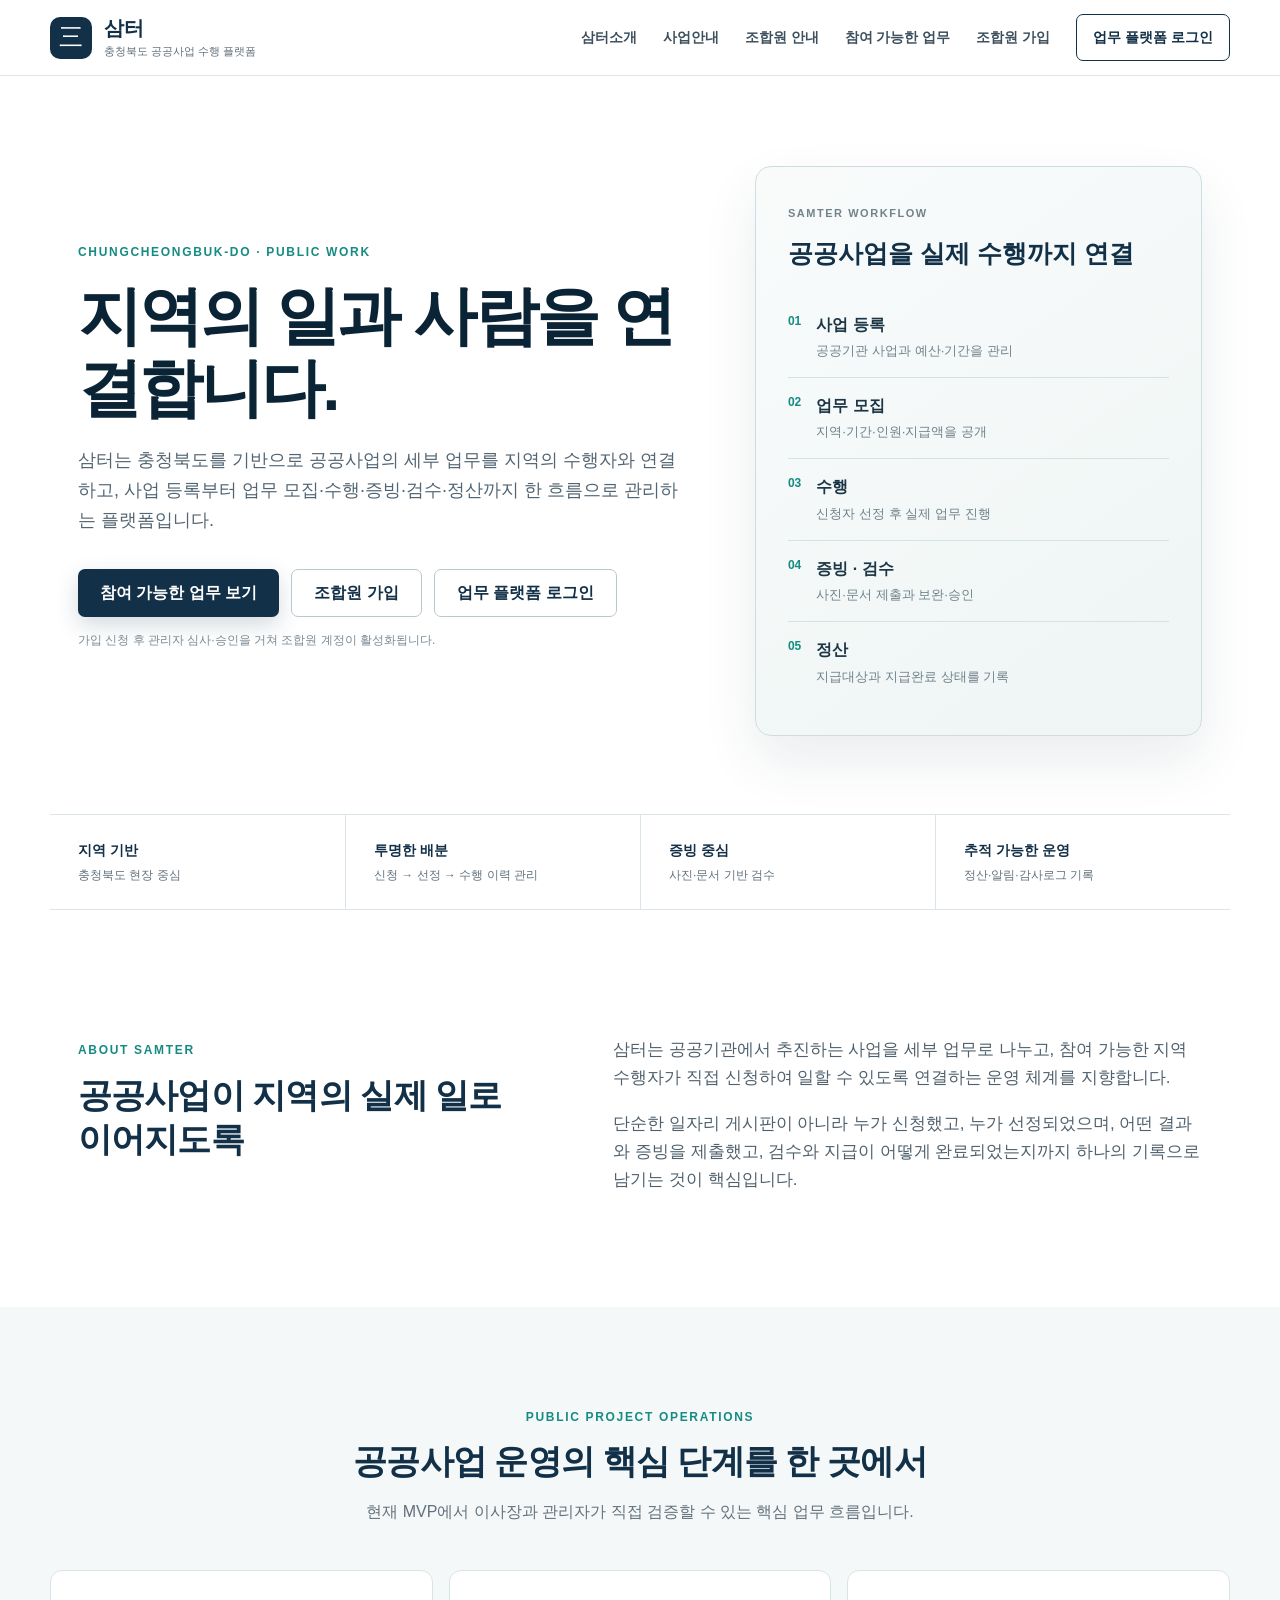
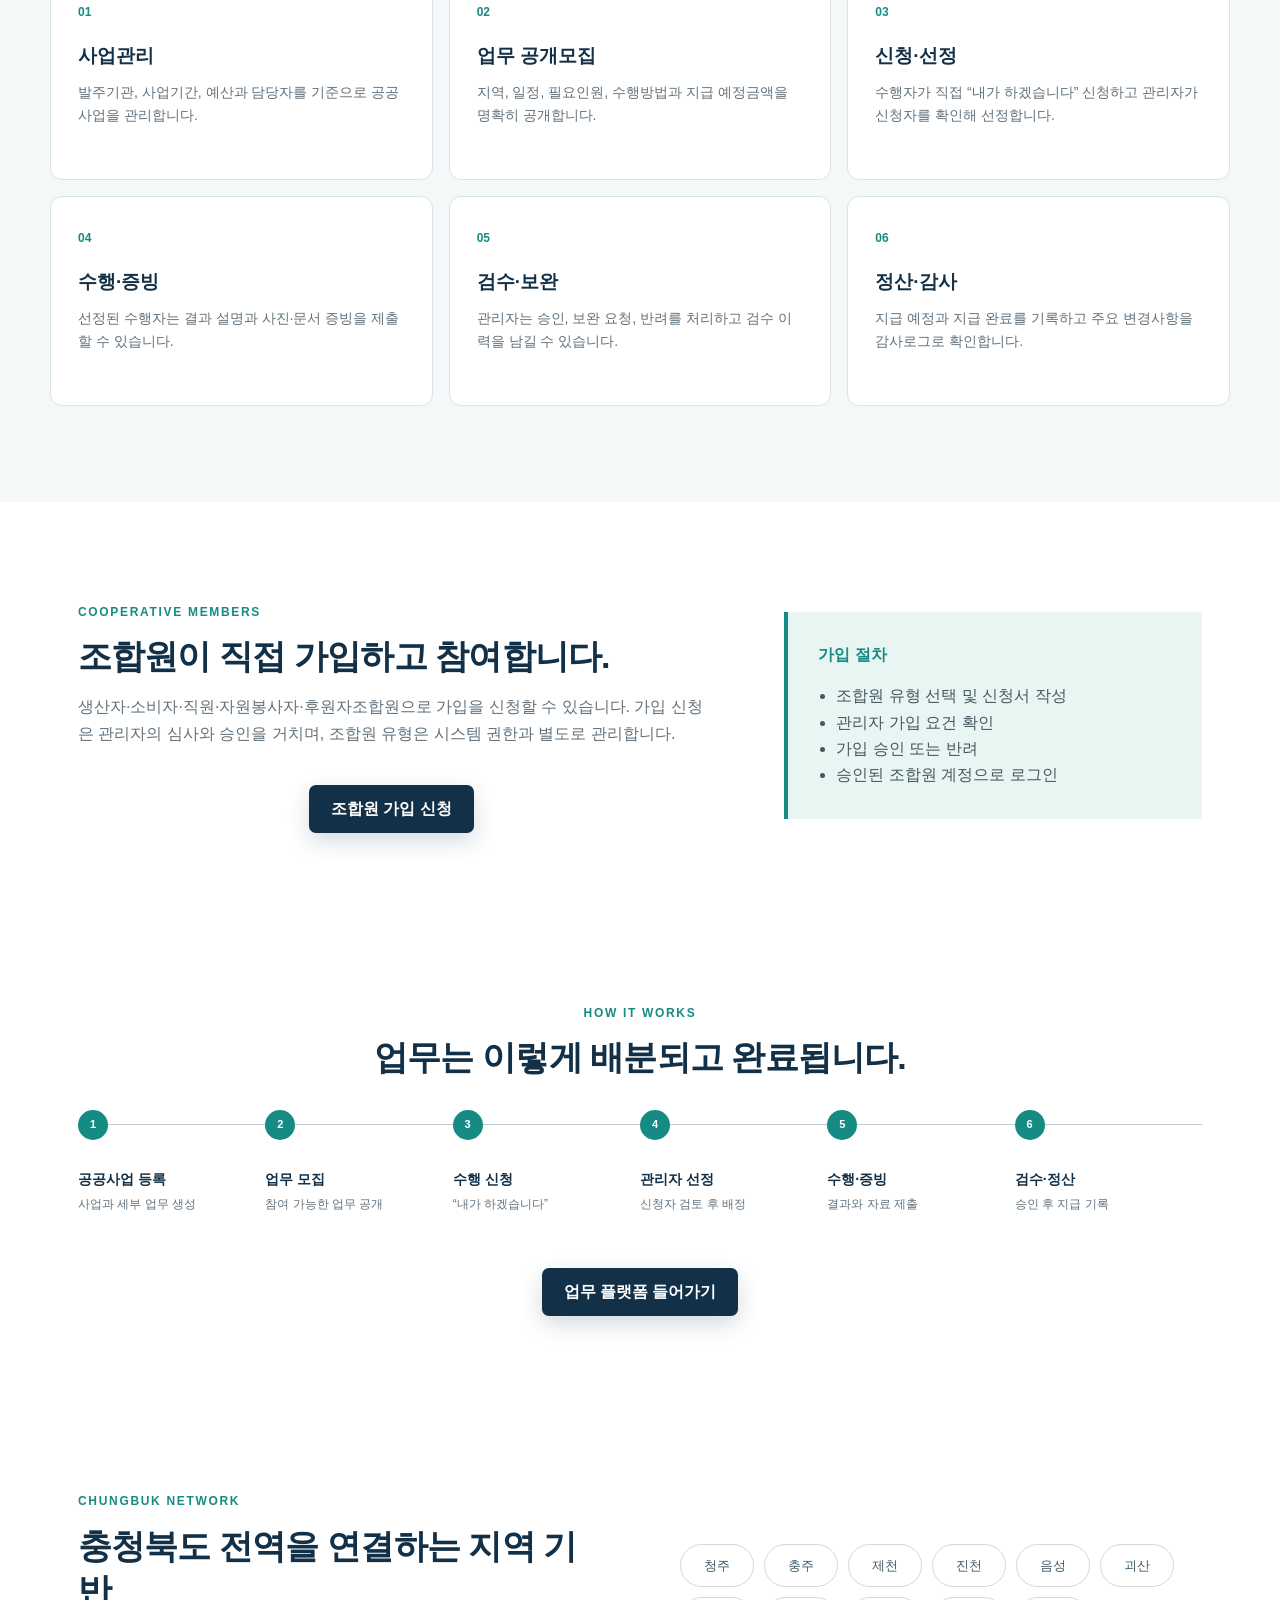
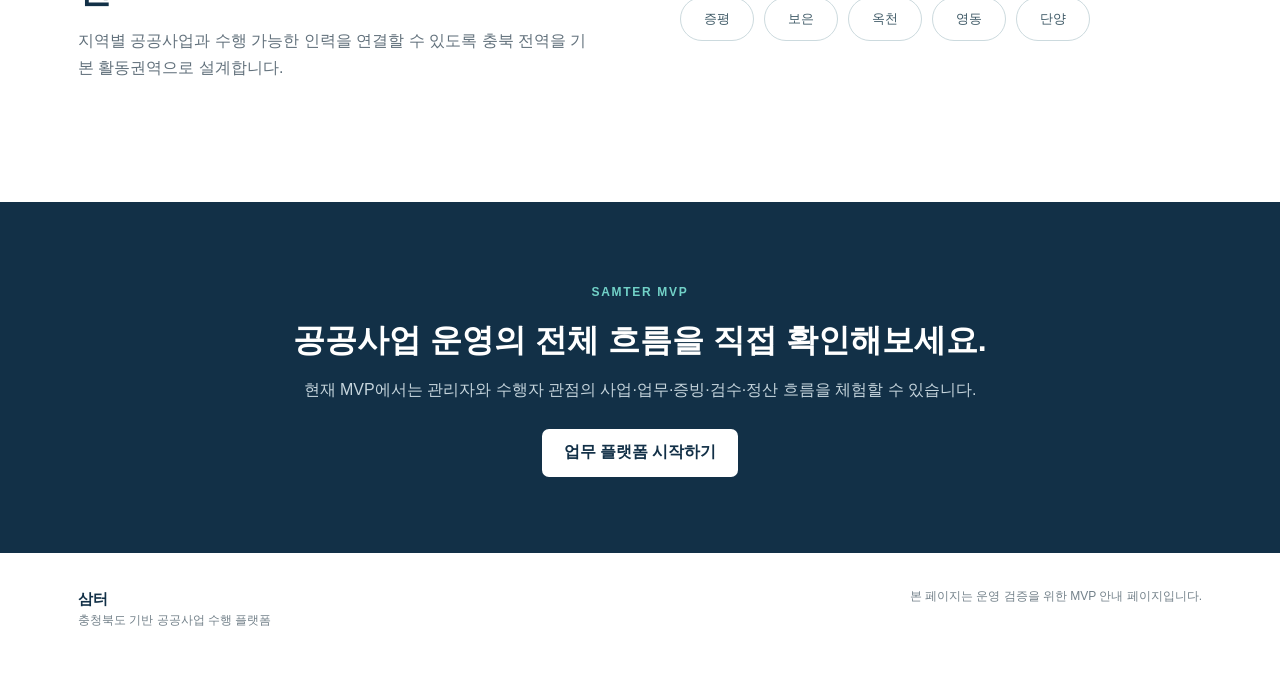
==== commit 1d74120f: "feat: phase 8 membership onboarding demo" ====
--- a/index.html
+++ b/index.html
@@ -18,6 +18,7 @@
       <a href="#business">사업안내</a>
       <a href="#membership">조합원 안내</a>
       <a href="#process">참여 가능한 업무</a>
+      <a href="./join.html">조합원 가입</a>
       <a class="nav-login" href="./app.html">업무 플랫폼 로그인</a>
     </nav>
   </header>
@@ -33,9 +34,10 @@
         </p>
         <div class="hero-actions">
           <a class="button primary" href="./app.html">참여 가능한 업무 보기</a>
+          <a class="button secondary" href="./join.html">조합원 가입</a>
           <a class="button secondary" href="./app.html">업무 플랫폼 로그인</a>
         </div>
-        <p class="hero-note">조합원 가입 기능은 다음 단계에서 정식 가입·승인 절차와 함께 제공됩니다.</p>
+        <p class="hero-note">가입 신청 후 관리자 심사·승인을 거쳐 조합원 계정이 활성화됩니다.</p>
       </div>
       <aside class="hero-panel" aria-label="삼터 운영 흐름">
         <span class="panel-kicker">SAMTER WORKFLOW</span>
@@ -93,19 +95,20 @@
     <section id="membership" class="section membership-section">
       <div>
         <span class="eyebrow">COOPERATIVE MEMBERS</span>
-        <h2>조합원이 참여하는 구조로 확장합니다.</h2>
+        <h2>조합원이 직접 가입하고 참여합니다.</h2>
         <p>
-          다음 단계에서는 생산자조합원·소비자조합원 등 조합원 유형과 가입신청, 관리자 승인,
-          출자 상태를 별도로 관리하도록 확장합니다. 시스템 권한과 조합원 유형은 분리하여 운영합니다.
+          생산자·소비자·직원·자원봉사자·후원자조합원으로 가입을 신청할 수 있습니다.
+          가입 신청은 관리자의 심사와 승인을 거치며, 조합원 유형은 시스템 권한과 별도로 관리합니다.
         </p>
+        <div class="center-actions membership-actions"><a class="button primary" href="./join.html">조합원 가입 신청</a></div>
       </div>
       <div class="membership-card">
-        <strong>PHASE 8 예정</strong>
+        <strong>가입 절차</strong>
         <ul>
-          <li>조합원 가입 신청</li>
-          <li>생산자·소비자 등 조합원 유형</li>
-          <li>가입 심사 및 승인</li>
-          <li>출자 상태 관리</li>
+          <li>조합원 유형 선택 및 신청서 작성</li>
+          <li>관리자 가입 요건 확인</li>
+          <li>가입 승인 또는 반려</li>
+          <li>승인된 조합원 계정으로 로그인</li>
         </ul>
       </div>
     </section>
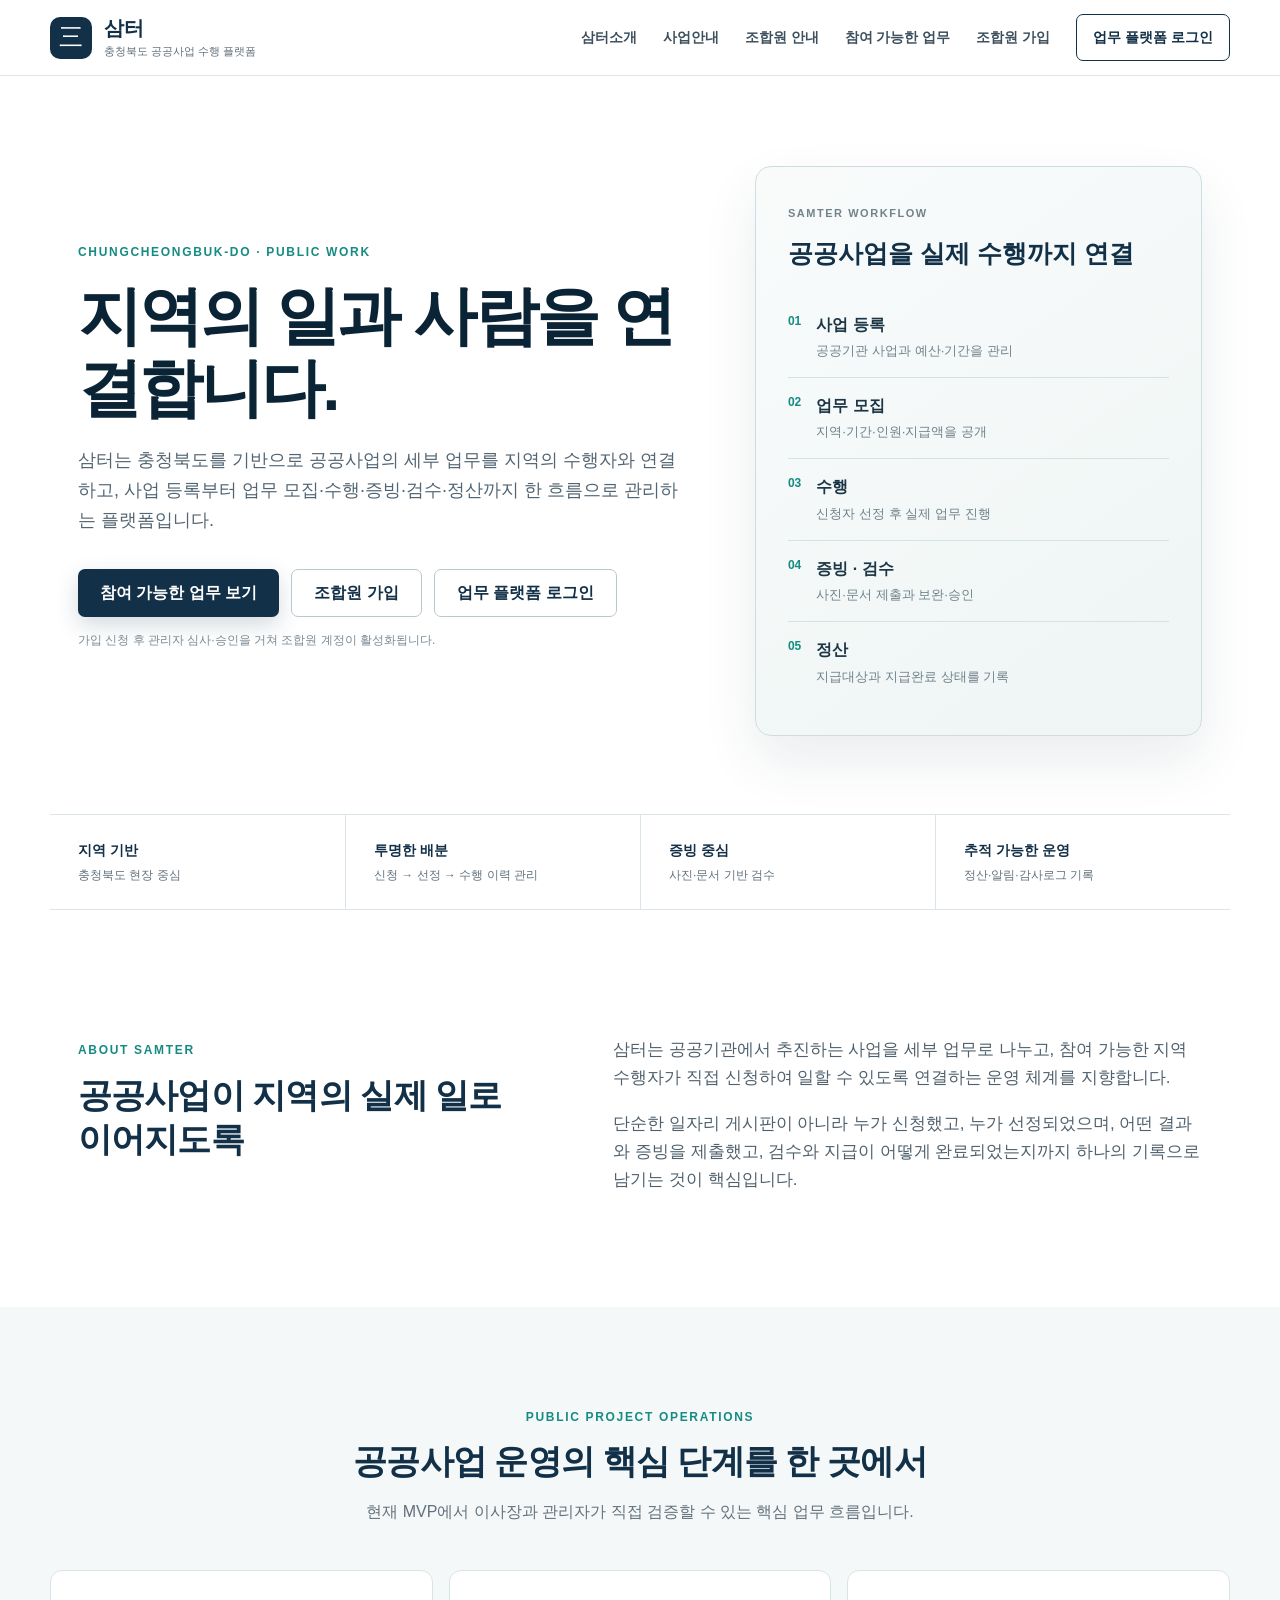
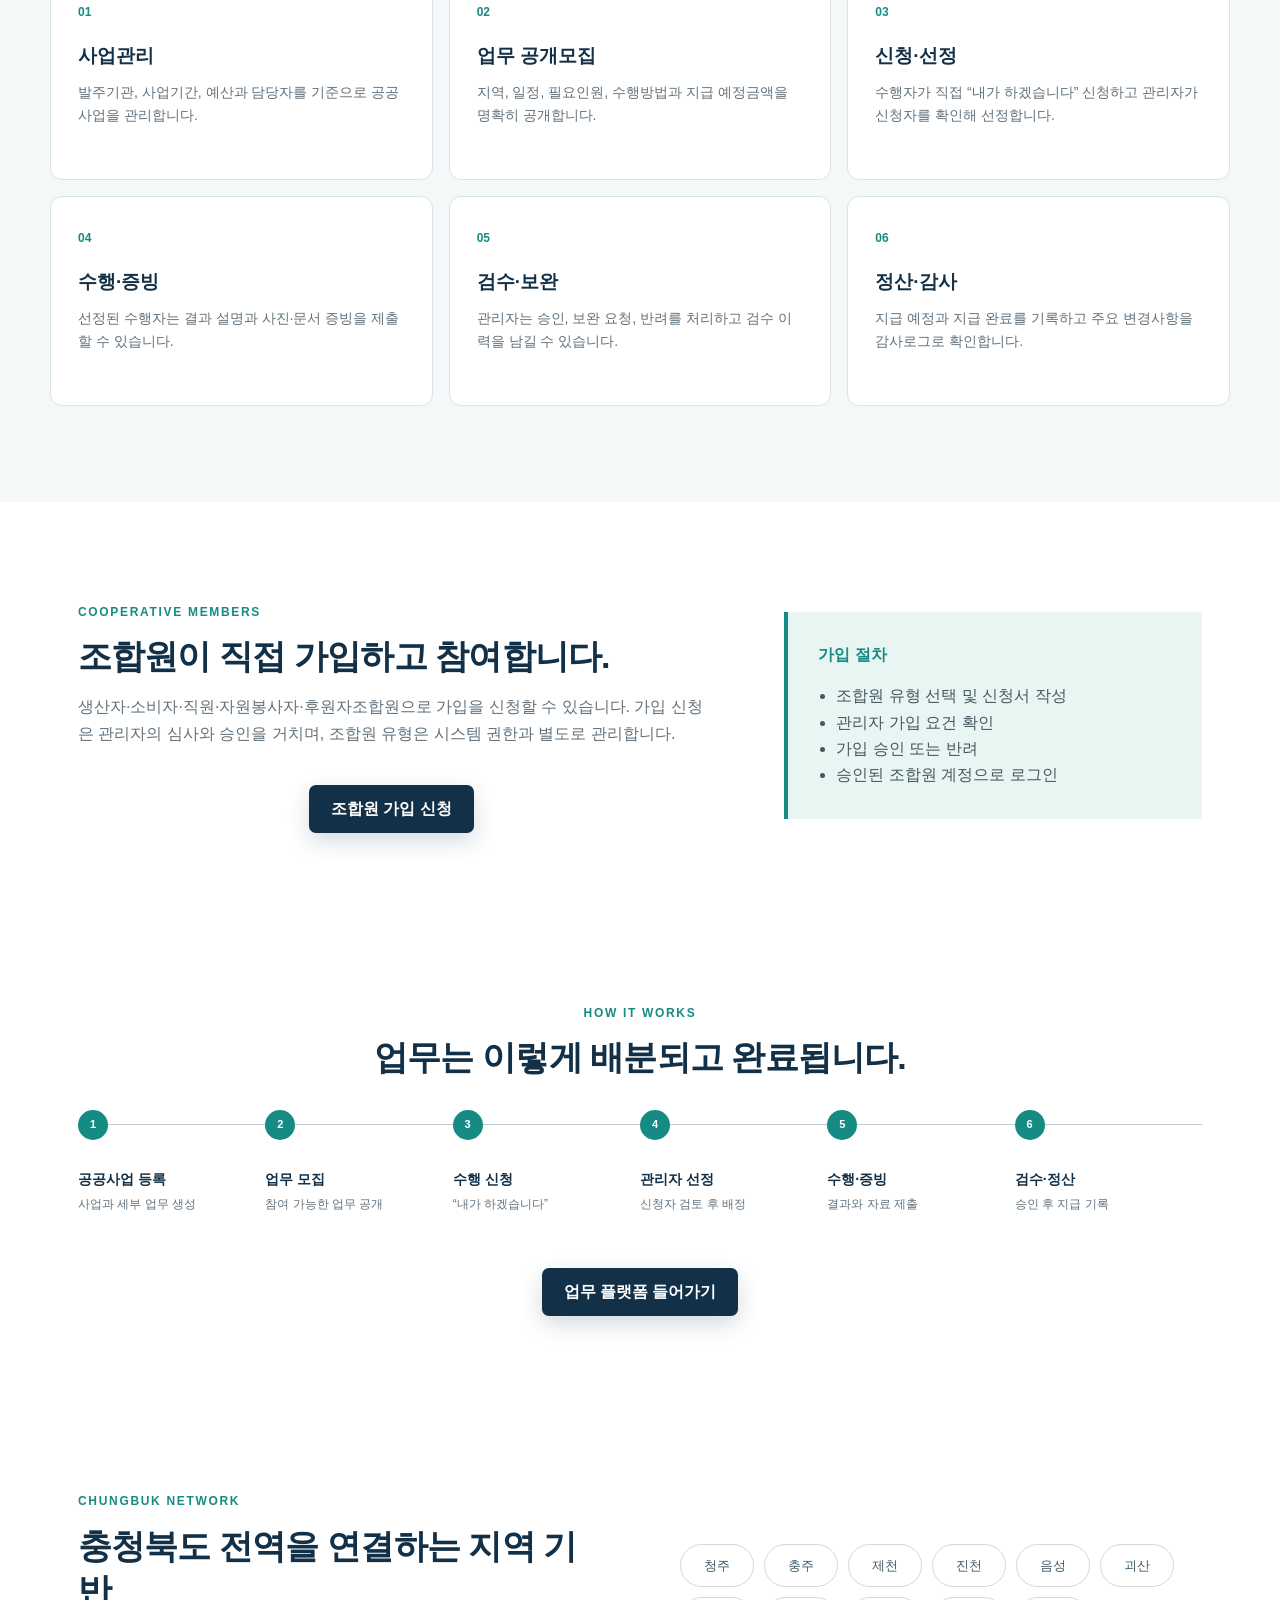
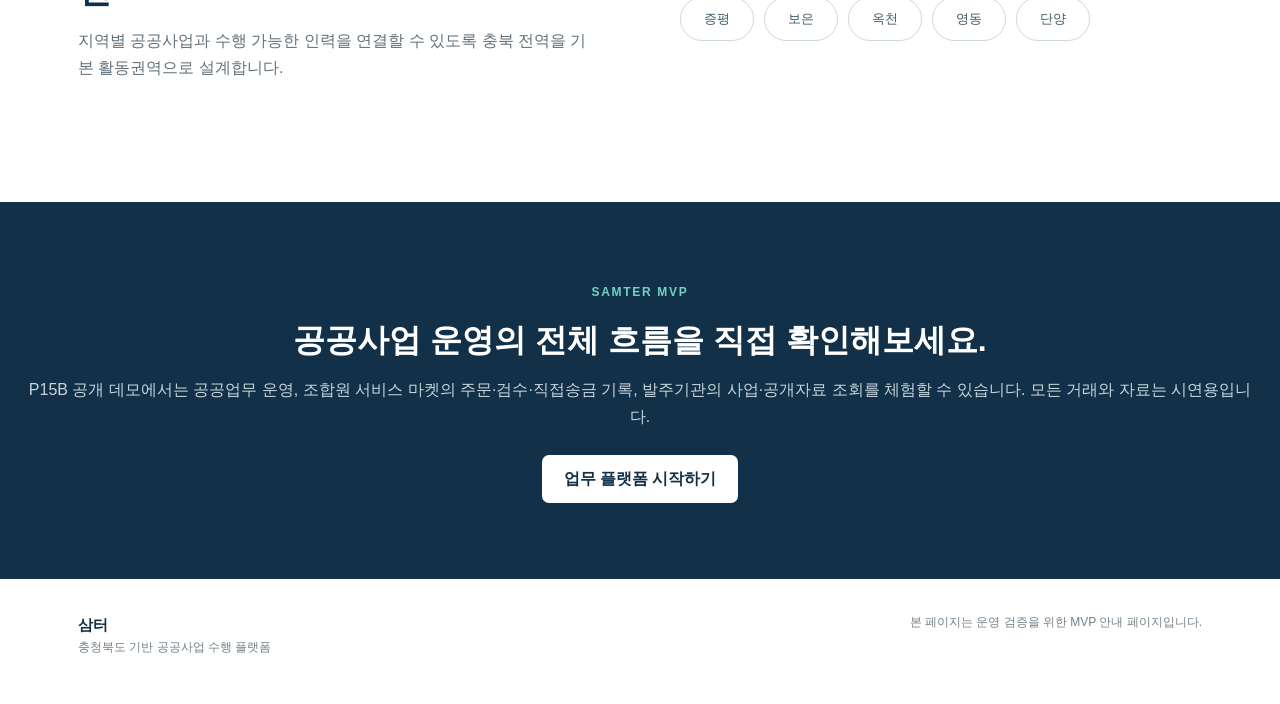
==== commit 9a534f66: "feat: add P15 marketplace and agency public demos Preserve P8-P14 static workflows and add fictional" ====
--- a/index.html
+++ b/index.html
@@ -1,157 +1,157 @@
-<!doctype html>
-<html lang="ko">
-<head>
-  <meta charset="UTF-8">
-  <meta name="viewport" content="width=device-width, initial-scale=1.0">
-  <meta name="description" content="충청북도를 기반으로 공공사업과 지역의 사람을 연결하는 삼터 공공업무 협동 플랫폼">
-  <title>삼터 | 충청북도 공공사업 수행 플랫폼</title>
-  <link rel="stylesheet" href="./home.css">
-</head>
-<body>
-  <header class="site-header">
-    <a class="home-brand" href="./index.html" aria-label="삼터 홈">
-      <span class="brand-symbol">三</span>
-      <span class="brand-copy"><strong>삼터</strong><small>충청북도 공공사업 수행 플랫폼</small></span>
-    </a>
-    <nav class="site-nav" aria-label="주요 메뉴">
-      <a href="#about">삼터소개</a>
-      <a href="#business">사업안내</a>
-      <a href="#membership">조합원 안내</a>
-      <a href="#process">참여 가능한 업무</a>
-      <a href="./join.html">조합원 가입</a>
-      <a class="nav-login" href="./app.html">업무 플랫폼 로그인</a>
-    </nav>
-  </header>
-
-  <main>
-    <section class="hero" aria-labelledby="hero-title">
-      <div class="hero-copy">
-        <span class="eyebrow">CHUNGCHEONGBUK-DO · PUBLIC WORK</span>
-        <h1 id="hero-title">지역의 일과 사람을 연결합니다.</h1>
-        <p class="hero-lead">
-          삼터는 충청북도를 기반으로 공공사업의 세부 업무를 지역의 수행자와 연결하고,
-          사업 등록부터 업무 모집·수행·증빙·검수·정산까지 한 흐름으로 관리하는 플랫폼입니다.
-        </p>
-        <div class="hero-actions">
-          <a class="button primary" href="./app.html">참여 가능한 업무 보기</a>
-          <a class="button secondary" href="./join.html">조합원 가입</a>
-          <a class="button secondary" href="./app.html">업무 플랫폼 로그인</a>
-        </div>
-        <p class="hero-note">가입 신청 후 관리자 심사·승인을 거쳐 조합원 계정이 활성화됩니다.</p>
-      </div>
-      <aside class="hero-panel" aria-label="삼터 운영 흐름">
-        <span class="panel-kicker">SAMTER WORKFLOW</span>
-        <h2>공공사업을 실제 수행까지 연결</h2>
-        <ol class="workflow-list">
-          <li><span>01</span><div><strong>사업 등록</strong><small>공공기관 사업과 예산·기간을 관리</small></div></li>
-          <li><span>02</span><div><strong>업무 모집</strong><small>지역·기간·인원·지급액을 공개</small></div></li>
-          <li><span>03</span><div><strong>수행</strong><small>신청자 선정 후 실제 업무 진행</small></div></li>
-          <li><span>04</span><div><strong>증빙 · 검수</strong><small>사진·문서 제출과 보완·승인</small></div></li>
-          <li><span>05</span><div><strong>정산</strong><small>지급대상과 지급완료 상태를 기록</small></div></li>
-        </ol>
-      </aside>
-    </section>
-
-    <section class="trust-strip" aria-label="운영 원칙">
-      <div><strong>지역 기반</strong><span>충청북도 현장 중심</span></div>
-      <div><strong>투명한 배분</strong><span>신청 → 선정 → 수행 이력 관리</span></div>
-      <div><strong>증빙 중심</strong><span>사진·문서 기반 검수</span></div>
-      <div><strong>추적 가능한 운영</strong><span>정산·알림·감사로그 기록</span></div>
-    </section>
-
-    <section id="about" class="section split-section">
-      <div class="section-heading">
-        <span class="eyebrow">ABOUT SAMTER</span>
-        <h2>공공사업이 지역의 실제 일로 이어지도록</h2>
-      </div>
-      <div class="section-body">
-        <p>
-          삼터는 공공기관에서 추진하는 사업을 세부 업무로 나누고, 참여 가능한 지역 수행자가
-          직접 신청하여 일할 수 있도록 연결하는 운영 체계를 지향합니다.
-        </p>
-        <p>
-          단순한 일자리 게시판이 아니라 누가 신청했고, 누가 선정되었으며, 어떤 결과와 증빙을
-          제출했고, 검수와 지급이 어떻게 완료되었는지까지 하나의 기록으로 남기는 것이 핵심입니다.
-        </p>
-      </div>
-    </section>
-
-    <section id="business" class="section soft-section">
-      <div class="section-heading centered">
-        <span class="eyebrow">PUBLIC PROJECT OPERATIONS</span>
-        <h2>공공사업 운영의 핵심 단계를 한 곳에서</h2>
-        <p>현재 MVP에서 이사장과 관리자가 직접 검증할 수 있는 핵심 업무 흐름입니다.</p>
-      </div>
-      <div class="feature-grid">
-        <article><span class="feature-no">01</span><h3>사업관리</h3><p>발주기관, 사업기간, 예산과 담당자를 기준으로 공공사업을 관리합니다.</p></article>
-        <article><span class="feature-no">02</span><h3>업무 공개모집</h3><p>지역, 일정, 필요인원, 수행방법과 지급 예정금액을 명확히 공개합니다.</p></article>
-        <article><span class="feature-no">03</span><h3>신청·선정</h3><p>수행자가 직접 “내가 하겠습니다” 신청하고 관리자가 신청자를 확인해 선정합니다.</p></article>
-        <article><span class="feature-no">04</span><h3>수행·증빙</h3><p>선정된 수행자는 결과 설명과 사진·문서 증빙을 제출할 수 있습니다.</p></article>
-        <article><span class="feature-no">05</span><h3>검수·보완</h3><p>관리자는 승인, 보완 요청, 반려를 처리하고 검수 이력을 남길 수 있습니다.</p></article>
-        <article><span class="feature-no">06</span><h3>정산·감사</h3><p>지급 예정과 지급 완료를 기록하고 주요 변경사항을 감사로그로 확인합니다.</p></article>
-      </div>
-    </section>
-
-    <section id="membership" class="section membership-section">
-      <div>
-        <span class="eyebrow">COOPERATIVE MEMBERS</span>
-        <h2>조합원이 직접 가입하고 참여합니다.</h2>
-        <p>
-          생산자·소비자·직원·자원봉사자·후원자조합원으로 가입을 신청할 수 있습니다.
-          가입 신청은 관리자의 심사와 승인을 거치며, 조합원 유형은 시스템 권한과 별도로 관리합니다.
-        </p>
-        <div class="center-actions membership-actions"><a class="button primary" href="./join.html">조합원 가입 신청</a></div>
-      </div>
-      <div class="membership-card">
-        <strong>가입 절차</strong>
-        <ul>
-          <li>조합원 유형 선택 및 신청서 작성</li>
-          <li>관리자 가입 요건 확인</li>
-          <li>가입 승인 또는 반려</li>
-          <li>승인된 조합원 계정으로 로그인</li>
-        </ul>
-      </div>
-    </section>
-
-    <section id="process" class="section process-section">
-      <div class="section-heading centered">
-        <span class="eyebrow">HOW IT WORKS</span>
-        <h2>업무는 이렇게 배분되고 완료됩니다.</h2>
-      </div>
-      <div class="process-line">
-        <div><span>1</span><strong>공공사업 등록</strong><small>사업과 세부 업무 생성</small></div>
-        <div><span>2</span><strong>업무 모집</strong><small>참여 가능한 업무 공개</small></div>
-        <div><span>3</span><strong>수행 신청</strong><small>“내가 하겠습니다”</small></div>
-        <div><span>4</span><strong>관리자 선정</strong><small>신청자 검토 후 배정</small></div>
-        <div><span>5</span><strong>수행·증빙</strong><small>결과와 자료 제출</small></div>
-        <div><span>6</span><strong>검수·정산</strong><small>승인 후 지급 기록</small></div>
-      </div>
-      <div class="center-actions"><a class="button primary" href="./app.html">업무 플랫폼 들어가기</a></div>
-    </section>
-
-    <section class="region-section">
-      <div class="region-copy">
-        <span class="eyebrow">CHUNGBUK NETWORK</span>
-        <h2>충청북도 전역을 연결하는 지역 기반</h2>
-        <p>지역별 공공사업과 수행 가능한 인력을 연결할 수 있도록 충북 전역을 기본 활동권역으로 설계합니다.</p>
-      </div>
-      <div class="region-tags" aria-label="충청북도 시군">
-        <span>청주</span><span>충주</span><span>제천</span><span>진천</span><span>음성</span><span>괴산</span>
-        <span>증평</span><span>보은</span><span>옥천</span><span>영동</span><span>단양</span>
-      </div>
-    </section>
-
-    <section class="final-cta">
-      <span class="eyebrow">SAMTER MVP</span>
-      <h2>공공사업 운영의 전체 흐름을 직접 확인해보세요.</h2>
-      <p>현재 MVP에서는 관리자와 수행자 관점의 사업·업무·증빙·검수·정산 흐름을 체험할 수 있습니다.</p>
-      <a class="button light" href="./app.html">업무 플랫폼 시작하기</a>
-    </section>
-  </main>
-
-  <footer class="site-footer">
-    <div><strong>삼터</strong><span>충청북도 기반 공공사업 수행 플랫폼</span></div>
-    <p>본 페이지는 운영 검증을 위한 MVP 안내 페이지입니다.</p>
-  </footer>
-</body>
-</html>
+<!doctype html>
+<html lang="ko">
+<head>
+  <meta charset="UTF-8">
+  <meta name="viewport" content="width=device-width, initial-scale=1.0">
+  <meta name="description" content="충청북도를 기반으로 공공사업과 지역의 사람을 연결하는 삼터 공공업무 협동 플랫폼">
+  <title>삼터 | 충청북도 공공사업 수행 플랫폼</title>
+  <link rel="stylesheet" href="./home.css">
+</head>
+<body>
+  <header class="site-header">
+    <a class="home-brand" href="./index.html" aria-label="삼터 홈">
+      <span class="brand-symbol">三</span>
+      <span class="brand-copy"><strong>삼터</strong><small>충청북도 공공사업 수행 플랫폼</small></span>
+    </a>
+    <nav class="site-nav" aria-label="주요 메뉴">
+      <a href="#about">삼터소개</a>
+      <a href="#business">사업안내</a>
+      <a href="#membership">조합원 안내</a>
+      <a href="#process">참여 가능한 업무</a>
+      <a href="./join.html">조합원 가입</a>
+      <a class="nav-login" href="./app.html">업무 플랫폼 로그인</a>
+    </nav>
+  </header>
+
+  <main>
+    <section class="hero" aria-labelledby="hero-title">
+      <div class="hero-copy">
+        <span class="eyebrow">CHUNGCHEONGBUK-DO · PUBLIC WORK</span>
+        <h1 id="hero-title">지역의 일과 사람을 연결합니다.</h1>
+        <p class="hero-lead">
+          삼터는 충청북도를 기반으로 공공사업의 세부 업무를 지역의 수행자와 연결하고,
+          사업 등록부터 업무 모집·수행·증빙·검수·정산까지 한 흐름으로 관리하는 플랫폼입니다.
+        </p>
+        <div class="hero-actions">
+          <a class="button primary" href="./app.html">참여 가능한 업무 보기</a>
+          <a class="button secondary" href="./join.html">조합원 가입</a>
+          <a class="button secondary" href="./app.html">업무 플랫폼 로그인</a>
+        </div>
+        <p class="hero-note">가입 신청 후 관리자 심사·승인을 거쳐 조합원 계정이 활성화됩니다.</p>
+      </div>
+      <aside class="hero-panel" aria-label="삼터 운영 흐름">
+        <span class="panel-kicker">SAMTER WORKFLOW</span>
+        <h2>공공사업을 실제 수행까지 연결</h2>
+        <ol class="workflow-list">
+          <li><span>01</span><div><strong>사업 등록</strong><small>공공기관 사업과 예산·기간을 관리</small></div></li>
+          <li><span>02</span><div><strong>업무 모집</strong><small>지역·기간·인원·지급액을 공개</small></div></li>
+          <li><span>03</span><div><strong>수행</strong><small>신청자 선정 후 실제 업무 진행</small></div></li>
+          <li><span>04</span><div><strong>증빙 · 검수</strong><small>사진·문서 제출과 보완·승인</small></div></li>
+          <li><span>05</span><div><strong>정산</strong><small>지급대상과 지급완료 상태를 기록</small></div></li>
+        </ol>
+      </aside>
+    </section>
+
+    <section class="trust-strip" aria-label="운영 원칙">
+      <div><strong>지역 기반</strong><span>충청북도 현장 중심</span></div>
+      <div><strong>투명한 배분</strong><span>신청 → 선정 → 수행 이력 관리</span></div>
+      <div><strong>증빙 중심</strong><span>사진·문서 기반 검수</span></div>
+      <div><strong>추적 가능한 운영</strong><span>정산·알림·감사로그 기록</span></div>
+    </section>
+
+    <section id="about" class="section split-section">
+      <div class="section-heading">
+        <span class="eyebrow">ABOUT SAMTER</span>
+        <h2>공공사업이 지역의 실제 일로 이어지도록</h2>
+      </div>
+      <div class="section-body">
+        <p>
+          삼터는 공공기관에서 추진하는 사업을 세부 업무로 나누고, 참여 가능한 지역 수행자가
+          직접 신청하여 일할 수 있도록 연결하는 운영 체계를 지향합니다.
+        </p>
+        <p>
+          단순한 일자리 게시판이 아니라 누가 신청했고, 누가 선정되었으며, 어떤 결과와 증빙을
+          제출했고, 검수와 지급이 어떻게 완료되었는지까지 하나의 기록으로 남기는 것이 핵심입니다.
+        </p>
+      </div>
+    </section>
+
+    <section id="business" class="section soft-section">
+      <div class="section-heading centered">
+        <span class="eyebrow">PUBLIC PROJECT OPERATIONS</span>
+        <h2>공공사업 운영의 핵심 단계를 한 곳에서</h2>
+        <p>현재 MVP에서 이사장과 관리자가 직접 검증할 수 있는 핵심 업무 흐름입니다.</p>
+      </div>
+      <div class="feature-grid">
+        <article><span class="feature-no">01</span><h3>사업관리</h3><p>발주기관, 사업기간, 예산과 담당자를 기준으로 공공사업을 관리합니다.</p></article>
+        <article><span class="feature-no">02</span><h3>업무 공개모집</h3><p>지역, 일정, 필요인원, 수행방법과 지급 예정금액을 명확히 공개합니다.</p></article>
+        <article><span class="feature-no">03</span><h3>신청·선정</h3><p>수행자가 직접 “내가 하겠습니다” 신청하고 관리자가 신청자를 확인해 선정합니다.</p></article>
+        <article><span class="feature-no">04</span><h3>수행·증빙</h3><p>선정된 수행자는 결과 설명과 사진·문서 증빙을 제출할 수 있습니다.</p></article>
+        <article><span class="feature-no">05</span><h3>검수·보완</h3><p>관리자는 승인, 보완 요청, 반려를 처리하고 검수 이력을 남길 수 있습니다.</p></article>
+        <article><span class="feature-no">06</span><h3>정산·감사</h3><p>지급 예정과 지급 완료를 기록하고 주요 변경사항을 감사로그로 확인합니다.</p></article>
+      </div>
+    </section>
+
+    <section id="membership" class="section membership-section">
+      <div>
+        <span class="eyebrow">COOPERATIVE MEMBERS</span>
+        <h2>조합원이 직접 가입하고 참여합니다.</h2>
+        <p>
+          생산자·소비자·직원·자원봉사자·후원자조합원으로 가입을 신청할 수 있습니다.
+          가입 신청은 관리자의 심사와 승인을 거치며, 조합원 유형은 시스템 권한과 별도로 관리합니다.
+        </p>
+        <div class="center-actions membership-actions"><a class="button primary" href="./join.html">조합원 가입 신청</a></div>
+      </div>
+      <div class="membership-card">
+        <strong>가입 절차</strong>
+        <ul>
+          <li>조합원 유형 선택 및 신청서 작성</li>
+          <li>관리자 가입 요건 확인</li>
+          <li>가입 승인 또는 반려</li>
+          <li>승인된 조합원 계정으로 로그인</li>
+        </ul>
+      </div>
+    </section>
+
+    <section id="process" class="section process-section">
+      <div class="section-heading centered">
+        <span class="eyebrow">HOW IT WORKS</span>
+        <h2>업무는 이렇게 배분되고 완료됩니다.</h2>
+      </div>
+      <div class="process-line">
+        <div><span>1</span><strong>공공사업 등록</strong><small>사업과 세부 업무 생성</small></div>
+        <div><span>2</span><strong>업무 모집</strong><small>참여 가능한 업무 공개</small></div>
+        <div><span>3</span><strong>수행 신청</strong><small>“내가 하겠습니다”</small></div>
+        <div><span>4</span><strong>관리자 선정</strong><small>신청자 검토 후 배정</small></div>
+        <div><span>5</span><strong>수행·증빙</strong><small>결과와 자료 제출</small></div>
+        <div><span>6</span><strong>검수·정산</strong><small>승인 후 지급 기록</small></div>
+      </div>
+      <div class="center-actions"><a class="button primary" href="./app.html">업무 플랫폼 들어가기</a></div>
+    </section>
+
+    <section class="region-section">
+      <div class="region-copy">
+        <span class="eyebrow">CHUNGBUK NETWORK</span>
+        <h2>충청북도 전역을 연결하는 지역 기반</h2>
+        <p>지역별 공공사업과 수행 가능한 인력을 연결할 수 있도록 충북 전역을 기본 활동권역으로 설계합니다.</p>
+      </div>
+      <div class="region-tags" aria-label="충청북도 시군">
+        <span>청주</span><span>충주</span><span>제천</span><span>진천</span><span>음성</span><span>괴산</span>
+        <span>증평</span><span>보은</span><span>옥천</span><span>영동</span><span>단양</span>
+      </div>
+    </section>
+
+    <section class="final-cta">
+      <span class="eyebrow">SAMTER MVP</span>
+      <h2>공공사업 운영의 전체 흐름을 직접 확인해보세요.</h2>
+      <p>P15B 공개 데모에서는 공공업무 운영, 조합원 서비스 마켓의 주문·검수·직접송금 기록, 발주기관의 사업·공개자료 조회를 체험할 수 있습니다. 모든 거래와 자료는 시연용입니다.</p>
+      <a class="button light" href="./app.html">업무 플랫폼 시작하기</a>
+    </section>
+  </main>
+
+  <footer class="site-footer">
+    <div><strong>삼터</strong><span>충청북도 기반 공공사업 수행 플랫폼</span></div>
+    <p>본 페이지는 운영 검증을 위한 MVP 안내 페이지입니다.</p>
+  </footer>
+</body>
+</html>
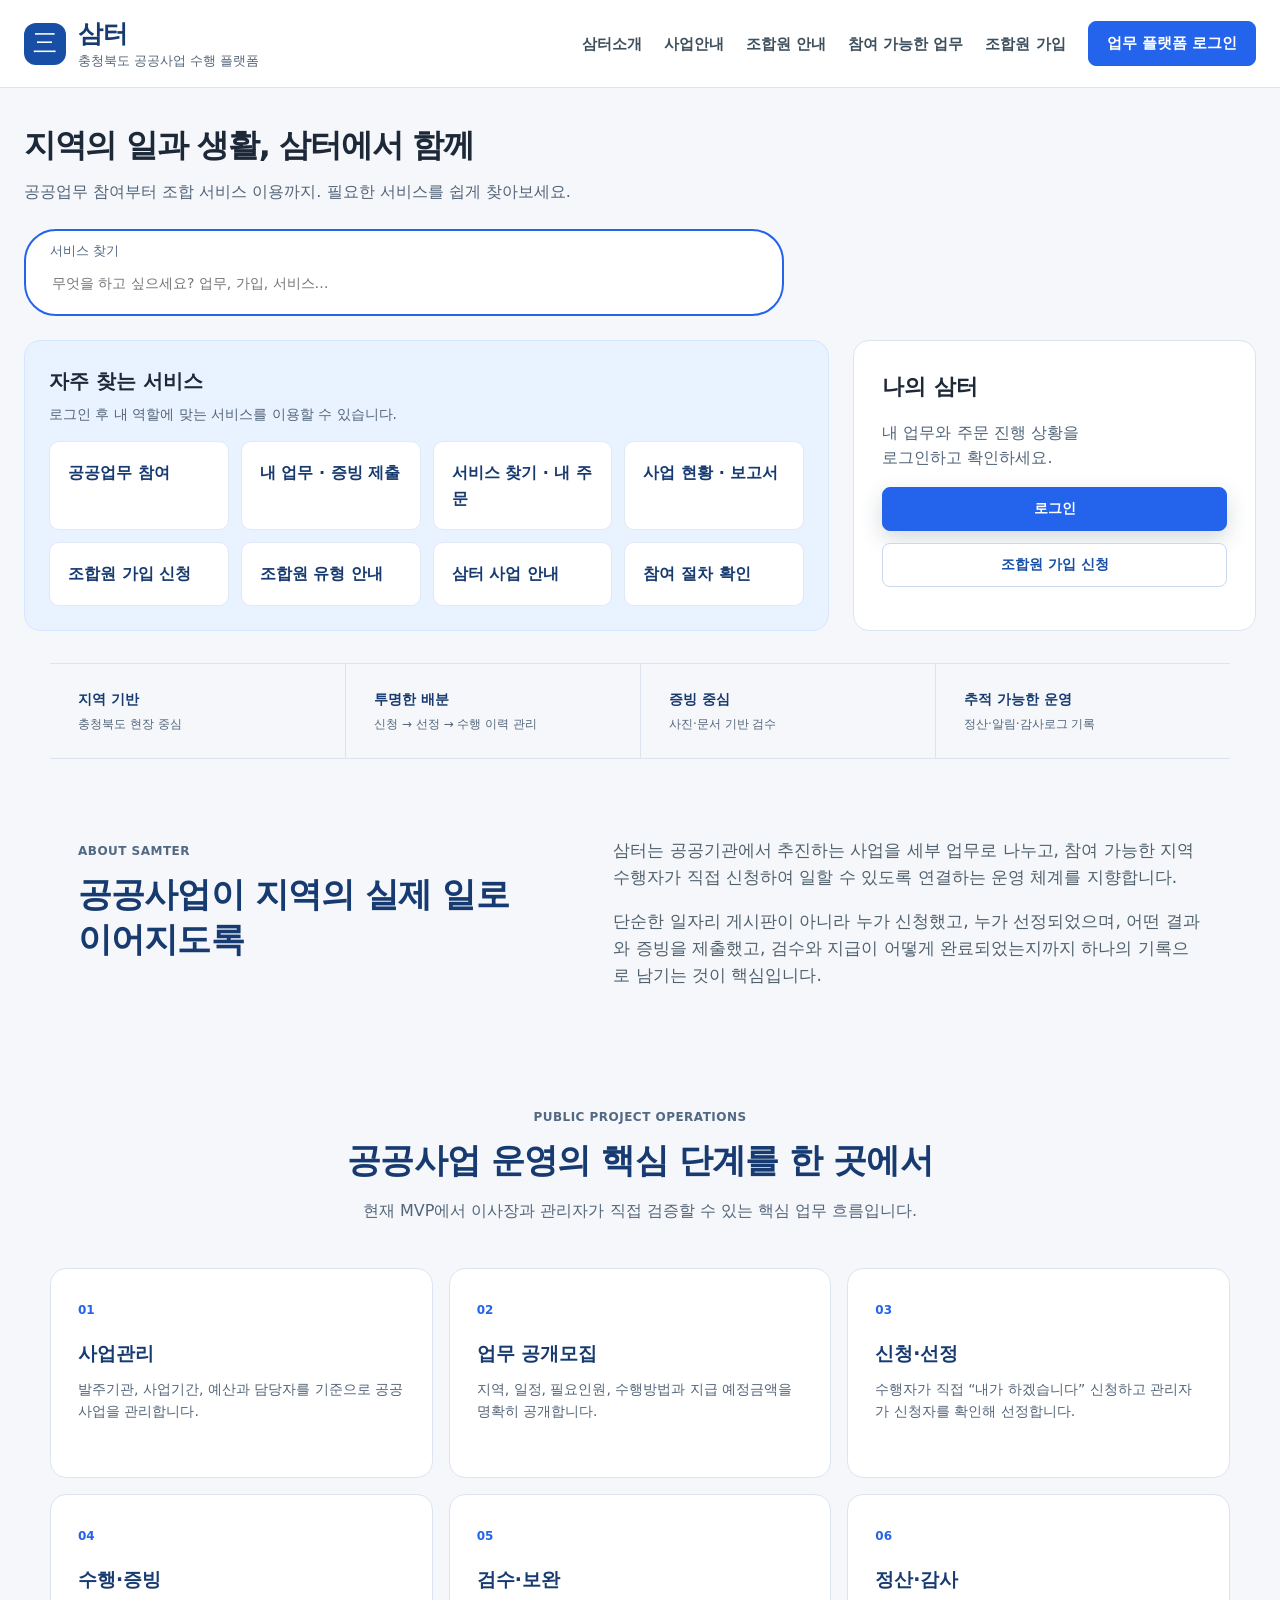
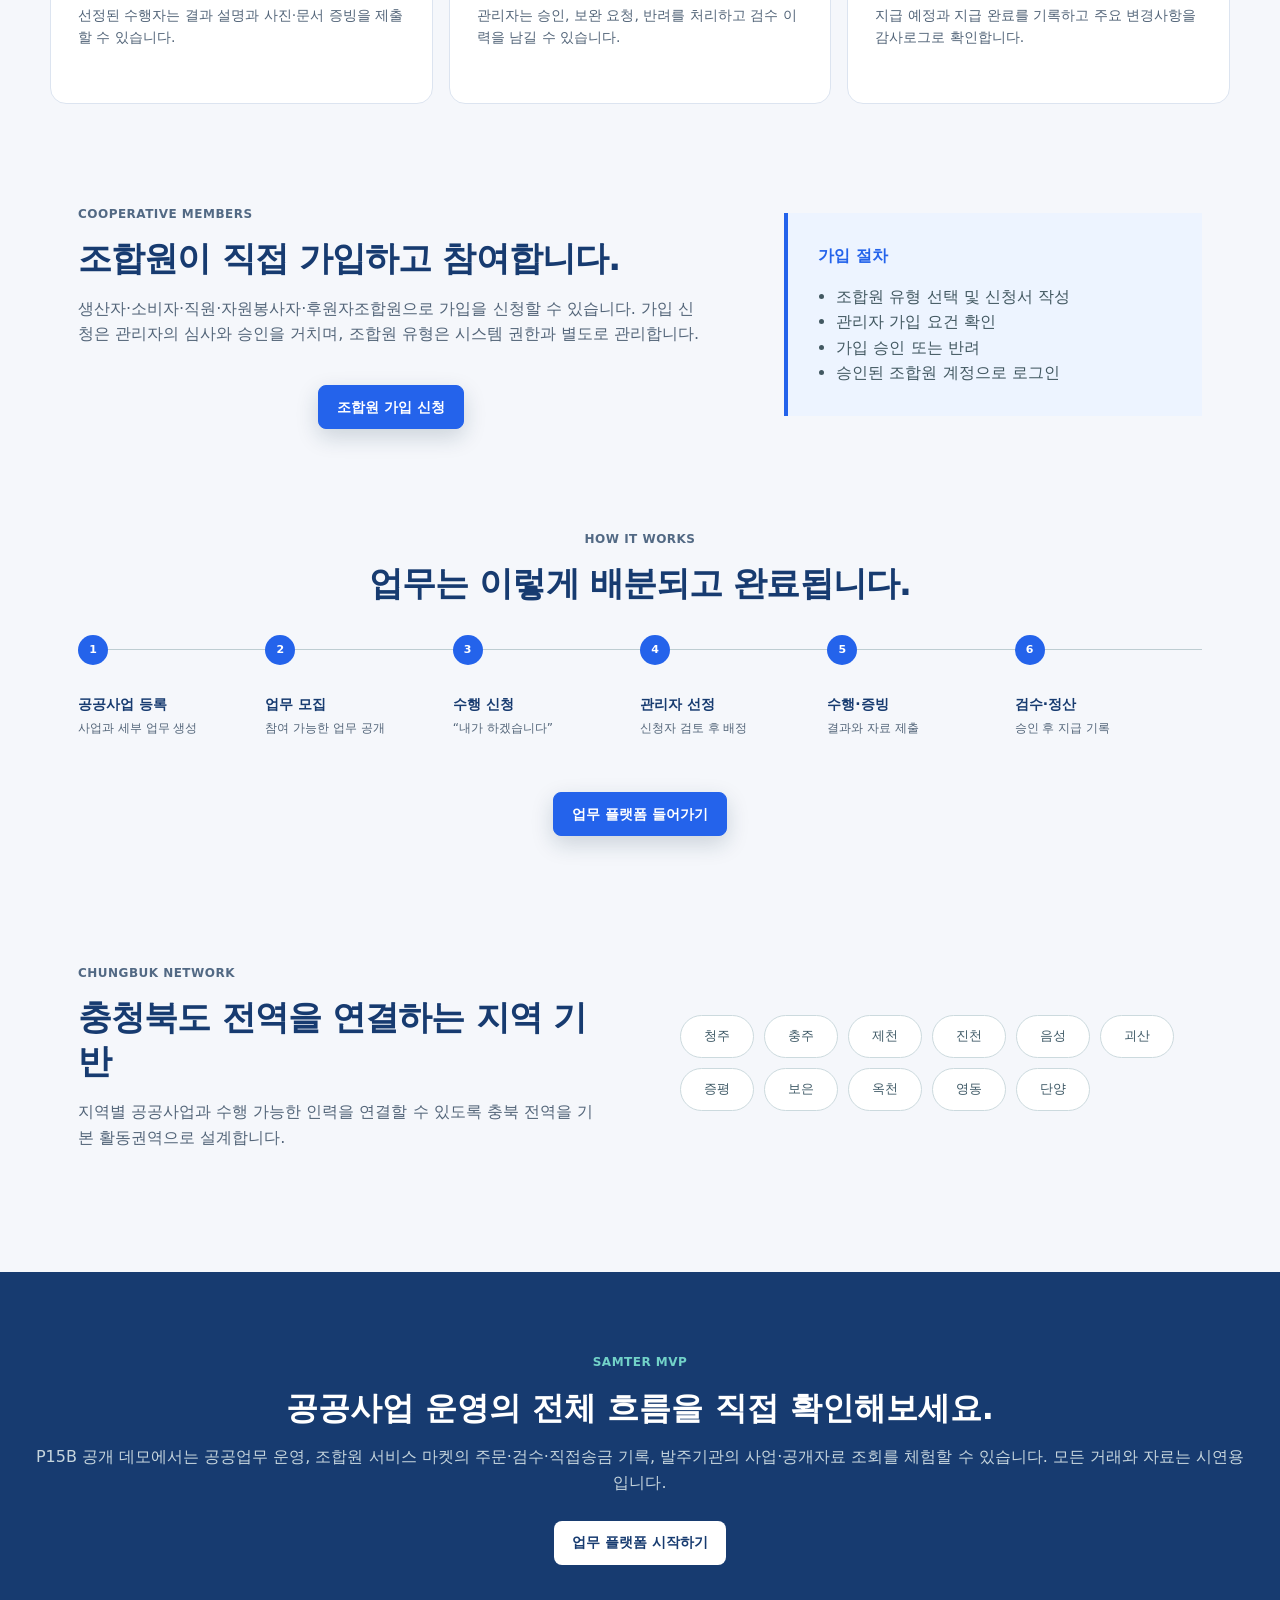
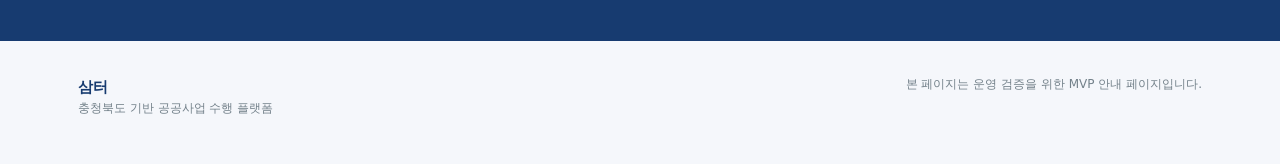
==== commit b7273d76: "feat: redesign public portal interactions" ====
--- a/index.html
+++ b/index.html
@@ -6,7 +6,9 @@
   <meta name="description" content="충청북도를 기반으로 공공사업과 지역의 사람을 연결하는 삼터 공공업무 협동 플랫폼">
   <title>삼터 | 충청북도 공공사업 수행 플랫폼</title>
   <link rel="stylesheet" href="./home.css">
-</head>
+  <link rel="stylesheet" href="./portal.css">
+  <script src="./portal.js" defer></script>
+</head>
 <body>
   <header class="site-header">
     <a class="home-brand" href="./index.html" aria-label="삼터 홈">
--- a/home.css
+++ b/home.css
@@ -24,7 +24,7 @@
 .brand-copy small { margin-top: 4px; color: var(--muted); font-size: 11px; }
 .site-nav { display: flex; align-items: center; gap: 26px; font-size: 14px; font-weight: 650; color: #3e505d; }
 .site-nav a:hover { color: var(--teal); }
-.nav-login { padding: 11px 16px; border: 1px solid var(--navy); border-radius: 7px; color: var(--navy) !important; }
+.nav-login { padding: 11px 16px; border: 1px solid var(--navy); border-radius: 7px; background: #2463eb; color: #fff; }
 
 .hero { max-width: var(--max); margin: 0 auto; min-height: 640px; display: grid; grid-template-columns: 1.15fr .85fr; gap: 72px; align-items: center; padding: 90px 28px 78px; }
 .eyebrow { display: inline-block; color: var(--teal); font-size: 12px; font-weight: 800; letter-spacing: .14em; }
--- a/portal.css
+++ b/portal.css
@@ -0,0 +1,19 @@
+/* Shared Samter service design. Loaded after feature styles. */
+.site-header .site-nav .nav-login{color:#fff}.ui-portal .ui-shortcut-grid{grid-template-columns:repeat(4,minmax(0,1fr))}@media(max-width:700px){.ui-portal .ui-shortcut-grid{grid-template-columns:repeat(2,minmax(0,1fr))}}
+@media(max-width:900px){.view-shell>.sidebar{display:block}}
+.ui-dialog{width:min(640px,calc(100vw - 32px));max-height:85dvh;overflow:auto;border:1px solid #dce4f0;border-radius:18px;padding:28px;box-shadow:0 24px 80px #173b7040;color:#1d2939}.ui-dialog::backdrop{background:#10233a80;backdrop-filter:blur(3px)}.ui-dialog-heading{display:flex;align-items:center;justify-content:space-between;gap:16px}.ui-dialog-heading h2{margin:0;font-size:22px}.ui-dialog-help{font-size:14px;color:#536579;margin-bottom:24px}.ui-dialog form{display:grid;gap:16px}.ui-open-form{margin:8px 0}.ui-dialog input:not([type=radio]):not([type=checkbox]),.ui-dialog select,.ui-dialog textarea{width:100%}.ui-dialog label{display:grid;gap:6px}.ui-dialog .btn{white-space:normal}
+:root{--green-900:#174ea6;--green-700:#2463eb;--green-100:#eaf2ff;--navy:#173b70;--navy-2:#174ea6;--teal:#2463eb;--teal-soft:#edf4ff;--ink:#1d2939;--muted:#536579;--line:#dce4f0;--soft:#f5f7fb;--ui-blue:#2463eb}
+html{scroll-padding-top:110px}body{background:#f5f7fb;color:#1d2939;font-family:Pretendard,"Noto Sans KR",system-ui,sans-serif;font-size:16px;line-height:1.6}
+[hidden]{display:none!important}*{box-sizing:border-box}button,a,input,select,textarea{-webkit-tap-highlight-color:transparent}button,input,select,textarea{font:inherit}button{cursor:pointer}button:disabled{cursor:wait;opacity:.65}
+:focus-visible{outline:3px solid #2463eb;outline-offset:3px}input:focus,select:focus,textarea:focus{border-color:#2463eb;box-shadow:0 0 0 3px #2463eb20}input:not([type=radio]):not([type=checkbox]),select{min-height:44px}input[type=radio],input[type=checkbox]{width:20px;height:20px;min-width:20px;flex:0 0 20px;accent-color:#2463eb;padding:0;margin:3px 0}textarea{min-height:104px}label{font-size:14px!important}
+.btn,.button,.submit-button,.login-link,.nav-login{min-height:44px;display:inline-flex;align-items:center;justify-content:center;gap:8px;border-radius:8px;padding:10px 18px;font-size:14px;line-height:1.5;text-decoration:none}
+.btn-primary,.button.primary,.submit-button,.nav-login{background:#2463eb;color:#fff;border:1px solid #2463eb}.btn-primary:hover,.button.primary:hover,.submit-button:hover{background:#174ea6}.btn-secondary,.button.secondary{background:#fff;color:#174ea6;border:1px solid #c9d8ef}.btn-small{min-height:40px;padding:8px 12px}
+.topbar,.site-header,.join-header{height:auto;min-height:88px;padding:16px max(24px,calc((100vw - 1400px)/2));background:#fff;border-bottom:1px solid var(--line);gap:20px;z-index:30}.brand-mark,.brand-symbol,.join-brand>span,.login-emblem{background:#174ea6;border-radius:12px}.brand strong,.brand-copy strong{font-size:25px}.brand span,.brand-copy small{font-size:13px}.site-nav{flex-wrap:wrap;gap:22px}.site-nav a{font-size:15px}.topbar .brand{cursor:pointer}.session-area{flex-wrap:wrap}
+.ui-skip{position:fixed;top:-100px;left:20px;z-index:100;background:#fff;padding:12px}.ui-skip:focus{top:8px}.ui-home{color:#174ea6;font-size:14px;white-space:nowrap}
+.view-shell{max-width:1500px;margin:auto;grid-template-columns:245px minmax(0,1fr)}.sidebar{background:#fff;padding:24px 16px;border-color:var(--line)}.sidebar-label{font-size:14px;letter-spacing:0}.side-link{min-height:44px;font-size:14px;color:#344054;border-radius:8px;margin:2px 0}.side-link:hover,.side-link.active{background:#eaf2ff;color:#174ea6;box-shadow:none}.side-link.active{box-shadow:inset 3px 0 #2463eb}.ui-menu-heading{font-size:12px;color:#63758c;font-weight:800;margin:22px 12px 7px}.ui-menu-search{width:100%;margin:8px 0}.ui-menu-toggle{display:none}.content{padding:32px;min-width:0}.page-heading h1,.producer-hero h1{font-size:28px;line-height:1.35}.page-heading{gap:16px;flex-wrap:wrap}.eyebrow{font-size:12px;color:#526984;letter-spacing:.04em}
+.panel,.metric-card,.work-card,.consumer-card,.join-card,[class$="-order-card"],[class$="-service-card"],.phase15b-project-card{border-color:var(--line);border-radius:16px;box-shadow:0 2px 6px #173b7005}.panel{padding:24px}.table-panel{padding:0}.table-panel .section-head{padding:24px 24px 0}table{font-size:14px}th{background:#f0f5fb;color:#405571;white-space:nowrap}td,th{padding:14px 16px!important}td{line-height:1.6}.table-wrap{max-width:100%;overflow:auto}.table-wrap:focus-visible{outline-offset:-3px}.metric-card{min-height:130px}.metric-card strong{font-size:30px}.metric-card span,.metric-card small{font-size:14px}.summary-panel{overflow:auto}.status{font-size:13px!important}.stack-form{gap:18px}.split-layout,.task-layout{grid-template-columns:minmax(260px,320px) minmax(0,1fr)}
+.producer-page,.consumer-page,.phase15a-consumer-page,.phase15b-agency-page{width:100%;max-width:1400px;padding:32px;margin:0 auto}.producer-hero,.phase15a-hero,.phase15b-hero{background:#eaf3ff!important;color:#173b70!important;border:1px solid #dce8fb;border-radius:16px;padding:28px;margin-bottom:24px}.producer-hero p,.phase15a-hero p,.phase15b-hero p{color:#536579}.ui-shortcuts{background:#e9f3ff;border:1px solid #d5e7ff;padding:24px;border-radius:16px;margin:0 0 24px}.ui-shortcuts h2{font-size:20px;margin:0 0 6px}.ui-shortcuts p{font-size:14px;color:#536579;margin:0 0 16px}.ui-shortcut-grid{display:grid;grid-template-columns:repeat(auto-fit,minmax(145px,1fr));gap:12px}.ui-shortcut-grid button,.ui-shortcut-grid a{background:white;border:1px solid #e1e9f5;border-radius:10px;text-align:left;padding:18px;color:#173b70;font-weight:700;min-height:64px;text-decoration:none}.ui-shortcut-grid button:hover,.ui-shortcut-grid a:hover{border-color:#2463eb;background:#f8fbff}.ui-breadcrumb{color:#526984;font-size:14px;margin-bottom:16px}.ui-section-nav{display:flex;gap:8px;flex-wrap:wrap;margin:0 0 24px}.ui-section-nav a{background:#fff;border:1px solid #c9d8ef;padding:10px 16px;border-radius:24px;color:#174ea6;text-decoration:none}.ui-filter{padding:12px 0;display:flex;gap:12px;align-items:center;flex-wrap:wrap}.ui-filter input{width:260px;max-width:100%}.ui-filter span{font-size:13px;color:#536579}.ui-table-empty{padding:16px;color:#536579;background:#f5f7fb}.ui-password-toggle{background:#edf4ff;border:1px solid #c9d8ef;border-radius:8px;padding:8px 12px;color:#174ea6;min-height:44px}.ui-login-links{display:flex;justify-content:space-between;gap:16px;margin-top:24px}.ui-login-links a{color:#174ea6;text-decoration:underline}.login-page{padding:48px 20px;background:#f5f7fb;min-height:calc(100vh - 90px)}.login-card{width:min(100%,520px);border:1px solid var(--line);border-radius:20px;padding:36px;box-shadow:0 8px 30px #173b7008}.login-help{font-size:14px;line-height:1.8}.login-card h1{font-size:28px}.notice{z-index:100;font-size:15px}.type-grid{grid-auto-rows:1fr}.type-grid label{min-height:100px;display:flex;gap:16px;align-items:center!important;padding:18px!important}.type-grid label span{flex:1}.type-grid label strong{font-size:15px}.type-grid label small{font-size:13px;line-height:1.6}.join-layout{margin-top:32px}.join-intro h1{font-size:32px}.join-notice{background:#eaf3ff;color:#173b70}.join-flow span{background:#eaf3ff;color:#174ea6}.join-result{scroll-margin-top:110px}
+.ui-portal{max-width:1400px;margin:32px auto;padding:0 24px}.ui-portal-title{font-size:32px;letter-spacing:-.04em;margin:0 0 8px}.ui-portal-lead{color:#536579;margin:0 0 24px}.ui-portal-grid{display:grid;grid-template-columns:2fr 1fr;gap:24px}.ui-portal .ui-shortcuts{margin:0}.ui-welcome{background:#fff;border:1px solid var(--line);border-radius:16px;padding:28px}.ui-welcome h2{font-size:22px;margin:0 0 12px}.ui-welcome p{color:#536579}.ui-welcome .button{display:flex;margin-top:12px}.ui-service-search{display:block;background:white;border:2px solid #2463eb;border-radius:32px;padding:8px 24px;margin:24px 0;width:min(100%,760px)}.ui-service-search input{border:0;box-shadow:none;width:100%;background:transparent}.ui-service-search span{font-size:13px;color:#526984}.hero{display:none}.trust-strip{margin-top:24px}.section{padding-top:48px;padding-bottom:48px}.feature-grid article{border:1px solid var(--line);border-radius:16px}.ui-form-error{color:#b42318;font-size:14px;margin:4px 0}.ui-step-note{background:#eaf3ff;padding:14px;border-radius:8px;margin-bottom:16px;color:#173b70}
+@media(max-width:1000px){.metric-grid{grid-template-columns:repeat(2,minmax(0,1fr))}.split-layout,.task-layout{grid-template-columns:1fr}.site-header{align-items:flex-start;flex-direction:column}.site-nav{gap:16px}.ui-portal-grid{grid-template-columns:1fr}.summary-panel{grid-template-columns:repeat(3,1fr)}}
+@media(max-width:700px){.topbar,.join-header,.site-header{padding:14px 16px;min-height:76px}.brand span,.brand-copy small{font-size:11px}.brand strong{font-size:21px}.session-area{font-size:12px;gap:8px}.view-shell{display:block}.sidebar{border-bottom:1px solid var(--line);padding:12px 16px}.ui-menu-toggle{display:block;width:100%;min-height:44px;text-align:left;background:#edf4ff;border:1px solid var(--line);border-radius:8px;color:#174ea6;padding:10px}.sidebar:not(.ui-menu-open)>:not(.ui-menu-toggle){display:none}.content,.producer-page,.consumer-page,.phase15a-consumer-page,.phase15b-agency-page{padding:20px 16px}.page-heading h1,.producer-hero h1{font-size:24px}.ui-portal{padding:0 16px;margin:24px auto}.ui-portal-title{font-size:26px}.ui-shortcuts,.ui-welcome,.panel{padding:20px}.table-panel{padding:0}.ui-shortcut-grid{grid-template-columns:repeat(2,minmax(0,1fr))}.ui-shortcut-grid button,.ui-shortcut-grid a{padding:14px;font-size:14px}.join-layout{grid-template-columns:1fr;width:auto;margin:24px 16px;gap:24px}.join-intro h1{font-size:28px}.join-flow{margin:20px 0}.join-card{padding:20px}.login-card{padding:24px}.login-page{padding:28px 16px}.producer-hero,.phase15a-hero,.phase15b-hero{padding:20px;display:block}.metric-card{padding:16px;min-height:110px}.metric-card strong{font-size:26px}.section-head{flex-wrap:wrap}.type-grid label{padding:12px!important;gap:10px}.type-grid label strong{font-size:14px}.ui-section-nav{gap:6px}.ui-section-nav a{font-size:14px}.ui-service-search{padding:8px 16px}.site-nav{gap:12px}.site-nav a{font-size:14px}.ui-home{font-size:12px}.table-wrap table{min-width:600px}}
+@media(prefers-reduced-motion:reduce){html{scroll-behavior:auto}*{transition:none!important;animation:none!important}}
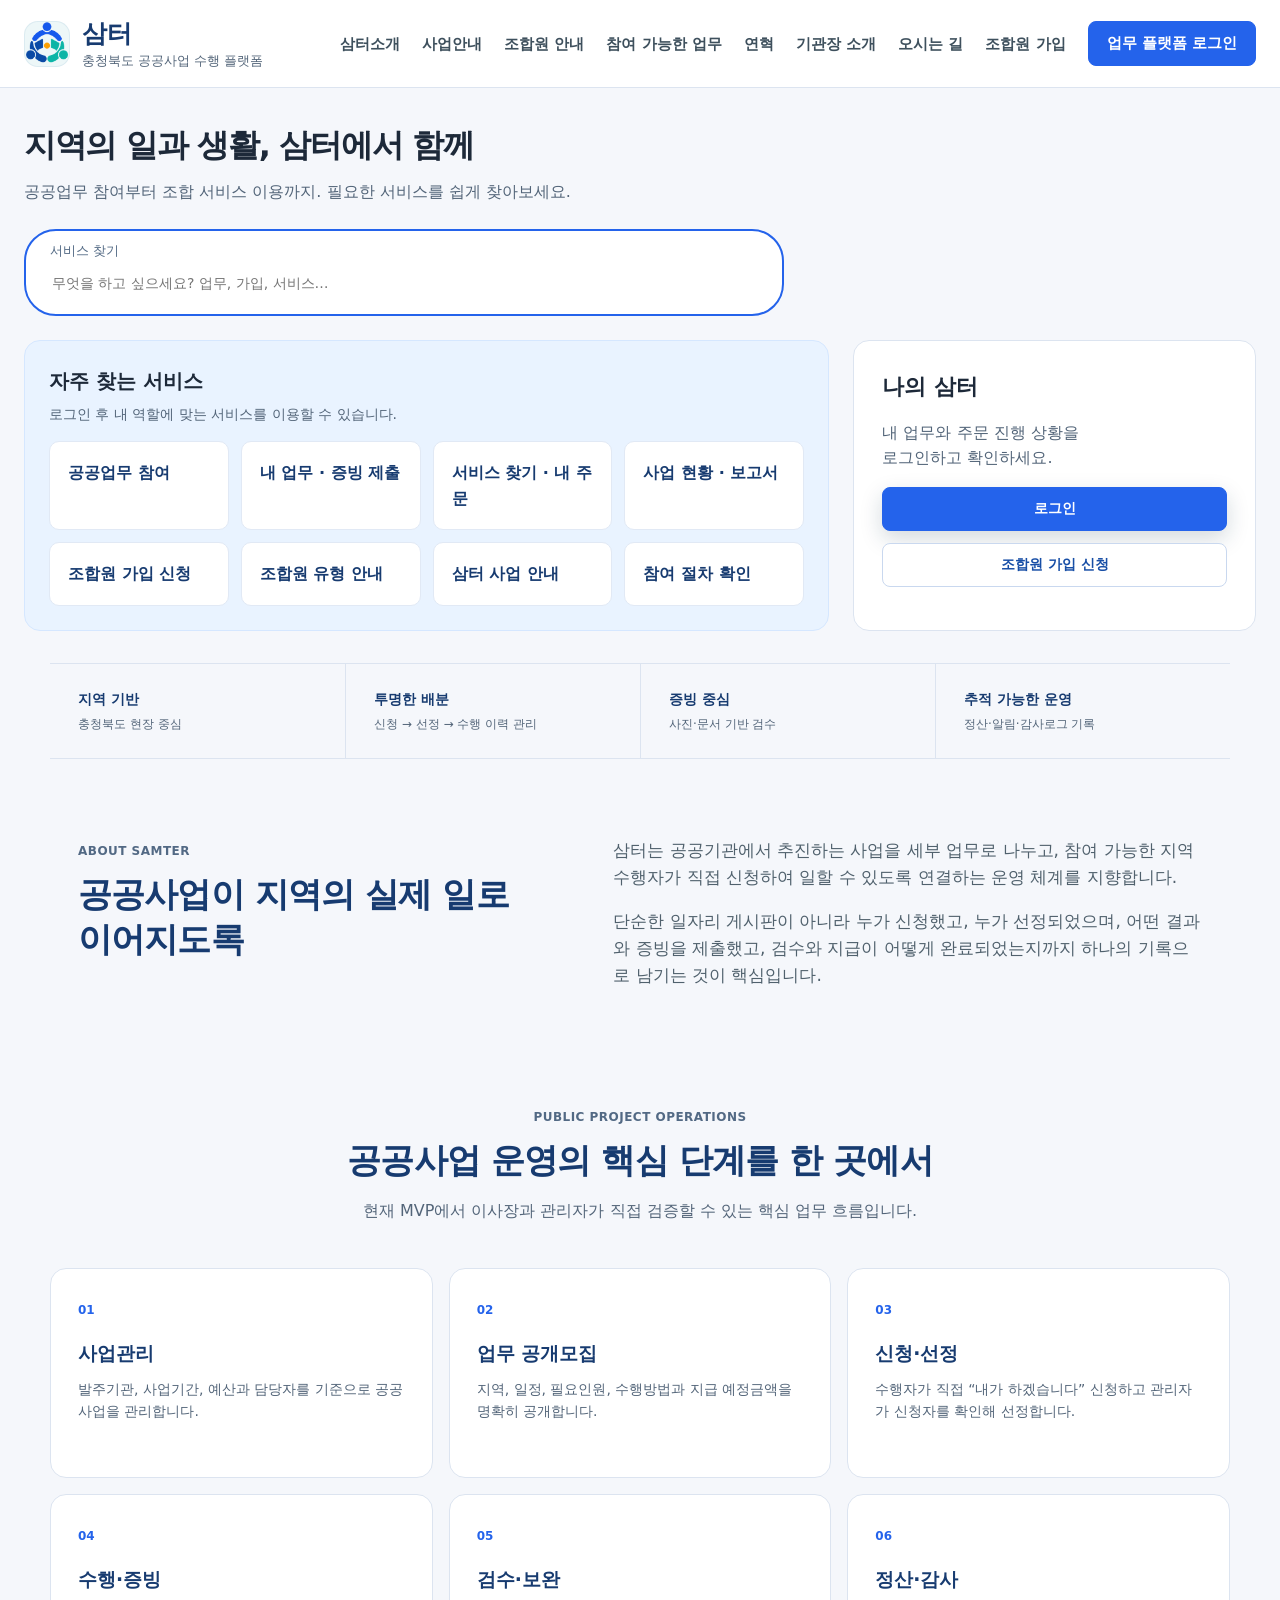
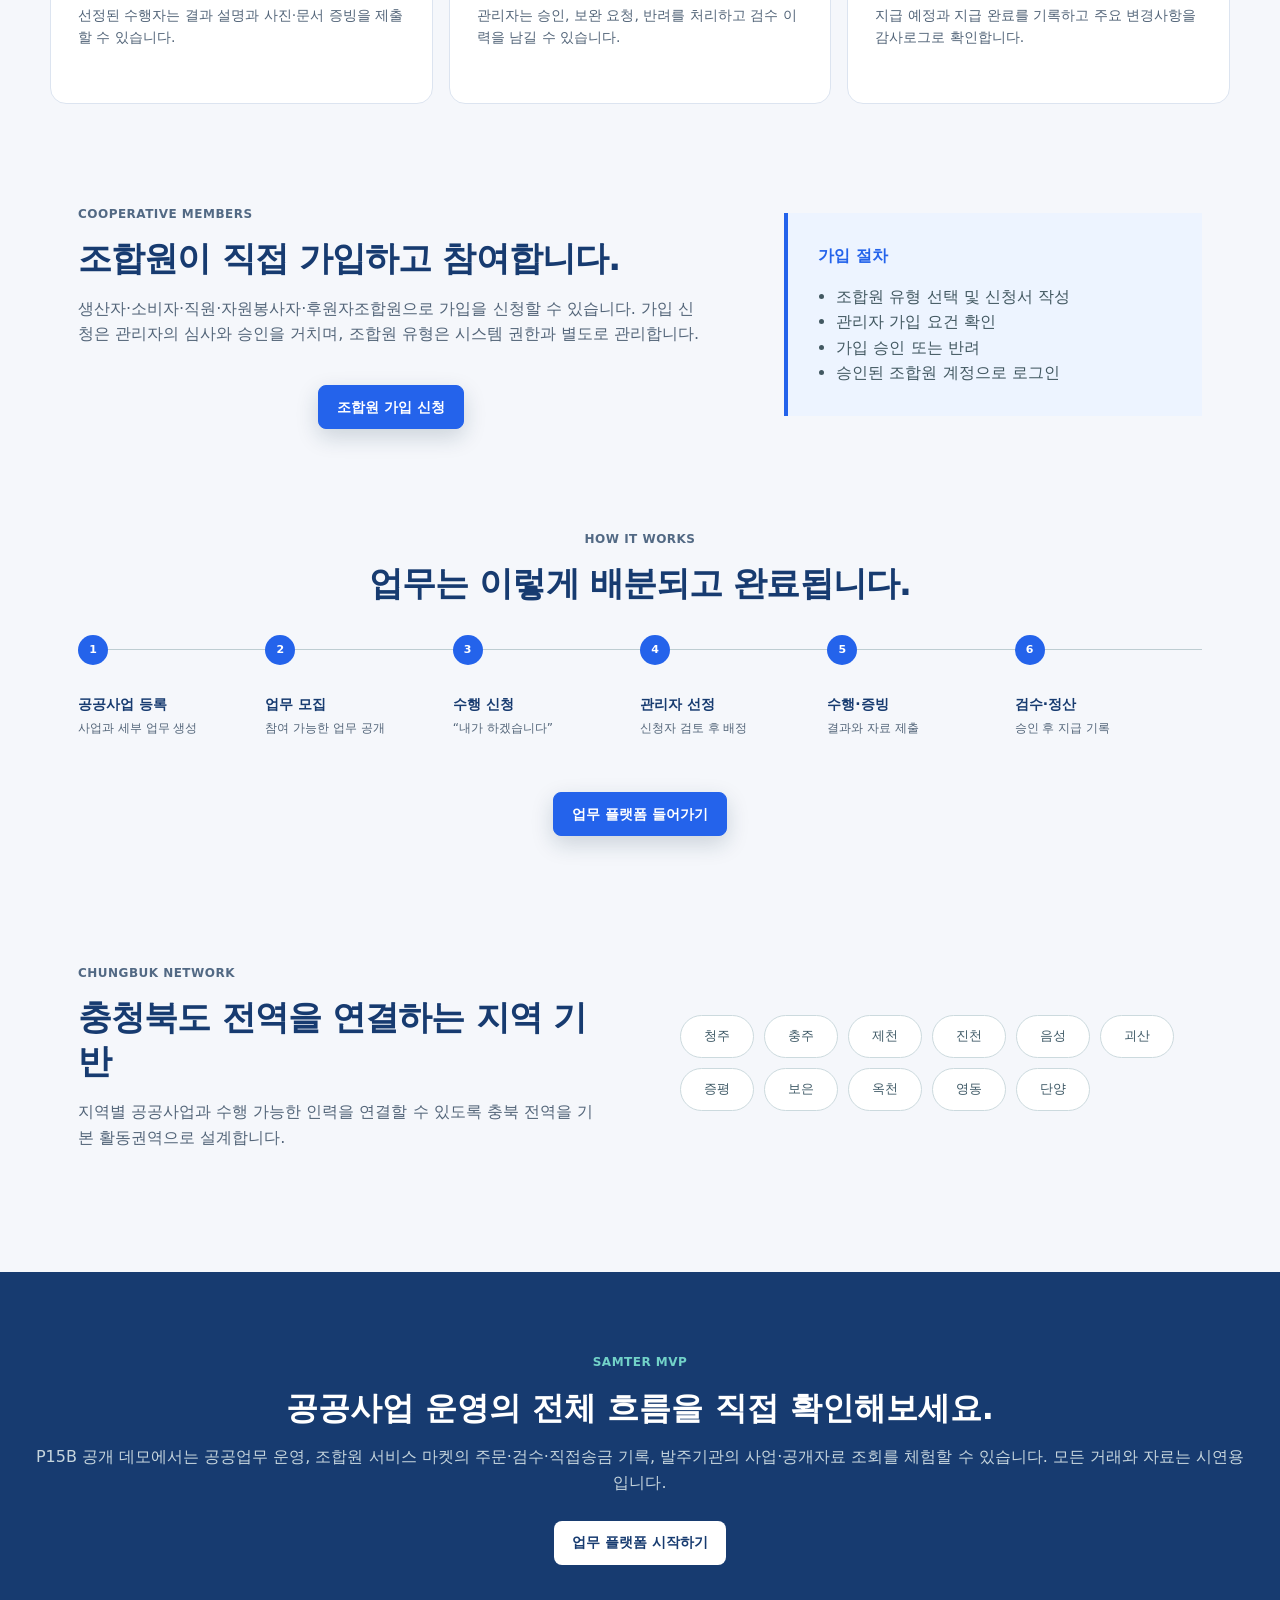
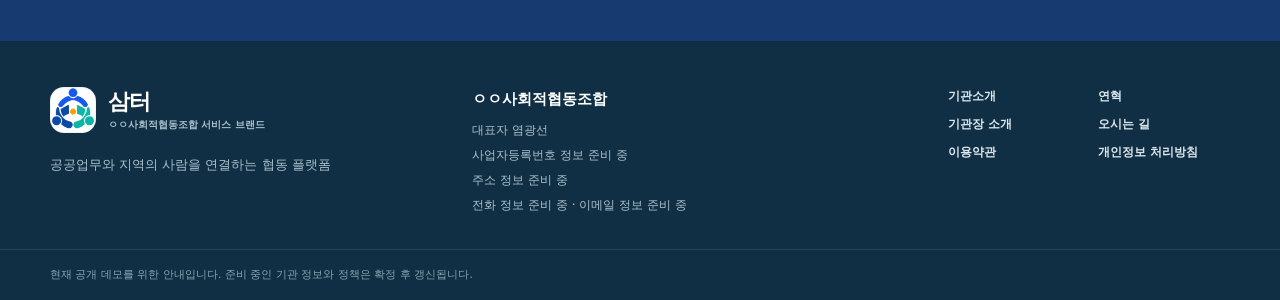
==== commit 769140b0: "feat: add institution pages and refreshed Samter identity" ====
--- a/index.html
+++ b/index.html
@@ -7,7 +7,9 @@
   <title>삼터 | 충청북도 공공사업 수행 플랫폼</title>
   <link rel="stylesheet" href="./home.css">
   <link rel="stylesheet" href="./portal.css">
+  <link rel="stylesheet" href="./site_info.css">
   <script src="./portal.js" defer></script>
+  <script type="module" src="./site_info.js"></script>
 </head>
 <body>
   <header class="site-header">
--- a/portal.css
+++ b/portal.css
@@ -5,7 +5,7 @@
 :root{--green-900:#174ea6;--green-700:#2463eb;--green-100:#eaf2ff;--navy:#173b70;--navy-2:#174ea6;--teal:#2463eb;--teal-soft:#edf4ff;--ink:#1d2939;--muted:#536579;--line:#dce4f0;--soft:#f5f7fb;--ui-blue:#2463eb}
 html{scroll-padding-top:110px}body{background:#f5f7fb;color:#1d2939;font-family:Pretendard,"Noto Sans KR",system-ui,sans-serif;font-size:16px;line-height:1.6}
 [hidden]{display:none!important}*{box-sizing:border-box}button,a,input,select,textarea{-webkit-tap-highlight-color:transparent}button,input,select,textarea{font:inherit}button{cursor:pointer}button:disabled{cursor:wait;opacity:.65}
-:focus-visible{outline:3px solid #2463eb;outline-offset:3px}input:focus,select:focus,textarea:focus{border-color:#2463eb;box-shadow:0 0 0 3px #2463eb20}input:not([type=radio]):not([type=checkbox]),select{min-height:44px}input[type=radio],input[type=checkbox]{width:20px;height:20px;min-width:20px;flex:0 0 20px;accent-color:#2463eb;padding:0;margin:3px 0}textarea{min-height:104px}label{font-size:14px!important}
+:focus-visible{outline:3px solid #2463eb;outline-offset:3px}#app [tabindex="-1"]:focus{outline:none}input:focus,select:focus,textarea:focus{border-color:#2463eb;box-shadow:0 0 0 3px #2463eb20}input:not([type=radio]):not([type=checkbox]),select{min-height:44px}input[type=radio],input[type=checkbox]{width:20px;height:20px;min-width:20px;flex:0 0 20px;accent-color:#2463eb;padding:0;margin:3px 0}textarea{min-height:104px}label{font-size:14px!important}
 .btn,.button,.submit-button,.login-link,.nav-login{min-height:44px;display:inline-flex;align-items:center;justify-content:center;gap:8px;border-radius:8px;padding:10px 18px;font-size:14px;line-height:1.5;text-decoration:none}
 .btn-primary,.button.primary,.submit-button,.nav-login{background:#2463eb;color:#fff;border:1px solid #2463eb}.btn-primary:hover,.button.primary:hover,.submit-button:hover{background:#174ea6}.btn-secondary,.button.secondary{background:#fff;color:#174ea6;border:1px solid #c9d8ef}.btn-small{min-height:40px;padding:8px 12px}
 .topbar,.site-header,.join-header{height:auto;min-height:88px;padding:16px max(24px,calc((100vw - 1400px)/2));background:#fff;border-bottom:1px solid var(--line);gap:20px;z-index:30}.brand-mark,.brand-symbol,.join-brand>span,.login-emblem{background:#174ea6;border-radius:12px}.brand strong,.brand-copy strong{font-size:25px}.brand span,.brand-copy small{font-size:13px}.site-nav{flex-wrap:wrap;gap:22px}.site-nav a{font-size:15px}.topbar .brand{cursor:pointer}.session-area{flex-wrap:wrap}
@@ -13,7 +13,8 @@
 .view-shell{max-width:1500px;margin:auto;grid-template-columns:245px minmax(0,1fr)}.sidebar{background:#fff;padding:24px 16px;border-color:var(--line)}.sidebar-label{font-size:14px;letter-spacing:0}.side-link{min-height:44px;font-size:14px;color:#344054;border-radius:8px;margin:2px 0}.side-link:hover,.side-link.active{background:#eaf2ff;color:#174ea6;box-shadow:none}.side-link.active{box-shadow:inset 3px 0 #2463eb}.ui-menu-heading{font-size:12px;color:#63758c;font-weight:800;margin:22px 12px 7px}.ui-menu-search{width:100%;margin:8px 0}.ui-menu-toggle{display:none}.content{padding:32px;min-width:0}.page-heading h1,.producer-hero h1{font-size:28px;line-height:1.35}.page-heading{gap:16px;flex-wrap:wrap}.eyebrow{font-size:12px;color:#526984;letter-spacing:.04em}
 .panel,.metric-card,.work-card,.consumer-card,.join-card,[class$="-order-card"],[class$="-service-card"],.phase15b-project-card{border-color:var(--line);border-radius:16px;box-shadow:0 2px 6px #173b7005}.panel{padding:24px}.table-panel{padding:0}.table-panel .section-head{padding:24px 24px 0}table{font-size:14px}th{background:#f0f5fb;color:#405571;white-space:nowrap}td,th{padding:14px 16px!important}td{line-height:1.6}.table-wrap{max-width:100%;overflow:auto}.table-wrap:focus-visible{outline-offset:-3px}.metric-card{min-height:130px}.metric-card strong{font-size:30px}.metric-card span,.metric-card small{font-size:14px}.summary-panel{overflow:auto}.status{font-size:13px!important}.stack-form{gap:18px}.split-layout,.task-layout{grid-template-columns:minmax(260px,320px) minmax(0,1fr)}
 .producer-page,.consumer-page,.phase15a-consumer-page,.phase15b-agency-page{width:100%;max-width:1400px;padding:32px;margin:0 auto}.producer-hero,.phase15a-hero,.phase15b-hero{background:#eaf3ff!important;color:#173b70!important;border:1px solid #dce8fb;border-radius:16px;padding:28px;margin-bottom:24px}.producer-hero p,.phase15a-hero p,.phase15b-hero p{color:#536579}.ui-shortcuts{background:#e9f3ff;border:1px solid #d5e7ff;padding:24px;border-radius:16px;margin:0 0 24px}.ui-shortcuts h2{font-size:20px;margin:0 0 6px}.ui-shortcuts p{font-size:14px;color:#536579;margin:0 0 16px}.ui-shortcut-grid{display:grid;grid-template-columns:repeat(auto-fit,minmax(145px,1fr));gap:12px}.ui-shortcut-grid button,.ui-shortcut-grid a{background:white;border:1px solid #e1e9f5;border-radius:10px;text-align:left;padding:18px;color:#173b70;font-weight:700;min-height:64px;text-decoration:none}.ui-shortcut-grid button:hover,.ui-shortcut-grid a:hover{border-color:#2463eb;background:#f8fbff}.ui-breadcrumb{color:#526984;font-size:14px;margin-bottom:16px}.ui-section-nav{display:flex;gap:8px;flex-wrap:wrap;margin:0 0 24px}.ui-section-nav a{background:#fff;border:1px solid #c9d8ef;padding:10px 16px;border-radius:24px;color:#174ea6;text-decoration:none}.ui-filter{padding:12px 0;display:flex;gap:12px;align-items:center;flex-wrap:wrap}.ui-filter input{width:260px;max-width:100%}.ui-filter span{font-size:13px;color:#536579}.ui-table-empty{padding:16px;color:#536579;background:#f5f7fb}.ui-password-toggle{background:#edf4ff;border:1px solid #c9d8ef;border-radius:8px;padding:8px 12px;color:#174ea6;min-height:44px}.ui-login-links{display:flex;justify-content:space-between;gap:16px;margin-top:24px}.ui-login-links a{color:#174ea6;text-decoration:underline}.login-page{padding:48px 20px;background:#f5f7fb;min-height:calc(100vh - 90px)}.login-card{width:min(100%,520px);border:1px solid var(--line);border-radius:20px;padding:36px;box-shadow:0 8px 30px #173b7008}.login-help{font-size:14px;line-height:1.8}.login-card h1{font-size:28px}.notice{z-index:100;font-size:15px}.type-grid{grid-auto-rows:1fr}.type-grid label{min-height:100px;display:flex;gap:16px;align-items:center!important;padding:18px!important}.type-grid label span{flex:1}.type-grid label strong{font-size:15px}.type-grid label small{font-size:13px;line-height:1.6}.join-layout{margin-top:32px}.join-intro h1{font-size:32px}.join-notice{background:#eaf3ff;color:#173b70}.join-flow span{background:#eaf3ff;color:#174ea6}.join-result{scroll-margin-top:110px}
+.role-view-shell .producer-page,.role-view-shell #phase15-portal{max-width:none;margin:0;padding:32px}.role-view-shell .p15{max-width:none;margin:0}.role-view-shell .producer-hero [data-phase15-demo]{display:none}.role-view-shell .worker-section,.role-view-shell .p15 .panel{scroll-margin-top:112px}.role-sidebar{min-height:calc(100vh - 88px)}.p15-note{background:#eef4ff!important;border-left-color:#2463eb!important;color:#344b68;border-radius:0 10px 10px 0}.p15-card{border-color:#dce4f0!important;border-radius:16px!important}.p15-status{background:#eaf2ff!important;color:#174ea6}.p15 progress{accent-color:#2463eb!important}
 .ui-portal{max-width:1400px;margin:32px auto;padding:0 24px}.ui-portal-title{font-size:32px;letter-spacing:-.04em;margin:0 0 8px}.ui-portal-lead{color:#536579;margin:0 0 24px}.ui-portal-grid{display:grid;grid-template-columns:2fr 1fr;gap:24px}.ui-portal .ui-shortcuts{margin:0}.ui-welcome{background:#fff;border:1px solid var(--line);border-radius:16px;padding:28px}.ui-welcome h2{font-size:22px;margin:0 0 12px}.ui-welcome p{color:#536579}.ui-welcome .button{display:flex;margin-top:12px}.ui-service-search{display:block;background:white;border:2px solid #2463eb;border-radius:32px;padding:8px 24px;margin:24px 0;width:min(100%,760px)}.ui-service-search input{border:0;box-shadow:none;width:100%;background:transparent}.ui-service-search span{font-size:13px;color:#526984}.hero{display:none}.trust-strip{margin-top:24px}.section{padding-top:48px;padding-bottom:48px}.feature-grid article{border:1px solid var(--line);border-radius:16px}.ui-form-error{color:#b42318;font-size:14px;margin:4px 0}.ui-step-note{background:#eaf3ff;padding:14px;border-radius:8px;margin-bottom:16px;color:#173b70}
 @media(max-width:1000px){.metric-grid{grid-template-columns:repeat(2,minmax(0,1fr))}.split-layout,.task-layout{grid-template-columns:1fr}.site-header{align-items:flex-start;flex-direction:column}.site-nav{gap:16px}.ui-portal-grid{grid-template-columns:1fr}.summary-panel{grid-template-columns:repeat(3,1fr)}}
-@media(max-width:700px){.topbar,.join-header,.site-header{padding:14px 16px;min-height:76px}.brand span,.brand-copy small{font-size:11px}.brand strong{font-size:21px}.session-area{font-size:12px;gap:8px}.view-shell{display:block}.sidebar{border-bottom:1px solid var(--line);padding:12px 16px}.ui-menu-toggle{display:block;width:100%;min-height:44px;text-align:left;background:#edf4ff;border:1px solid var(--line);border-radius:8px;color:#174ea6;padding:10px}.sidebar:not(.ui-menu-open)>:not(.ui-menu-toggle){display:none}.content,.producer-page,.consumer-page,.phase15a-consumer-page,.phase15b-agency-page{padding:20px 16px}.page-heading h1,.producer-hero h1{font-size:24px}.ui-portal{padding:0 16px;margin:24px auto}.ui-portal-title{font-size:26px}.ui-shortcuts,.ui-welcome,.panel{padding:20px}.table-panel{padding:0}.ui-shortcut-grid{grid-template-columns:repeat(2,minmax(0,1fr))}.ui-shortcut-grid button,.ui-shortcut-grid a{padding:14px;font-size:14px}.join-layout{grid-template-columns:1fr;width:auto;margin:24px 16px;gap:24px}.join-intro h1{font-size:28px}.join-flow{margin:20px 0}.join-card{padding:20px}.login-card{padding:24px}.login-page{padding:28px 16px}.producer-hero,.phase15a-hero,.phase15b-hero{padding:20px;display:block}.metric-card{padding:16px;min-height:110px}.metric-card strong{font-size:26px}.section-head{flex-wrap:wrap}.type-grid label{padding:12px!important;gap:10px}.type-grid label strong{font-size:14px}.ui-section-nav{gap:6px}.ui-section-nav a{font-size:14px}.ui-service-search{padding:8px 16px}.site-nav{gap:12px}.site-nav a{font-size:14px}.ui-home{font-size:12px}.table-wrap table{min-width:600px}}
+@media(max-width:700px){.topbar,.join-header,.site-header{padding:14px 16px;min-height:76px}.brand span,.brand-copy small{font-size:11px}.brand strong{font-size:21px}.session-area{font-size:12px;gap:8px}.view-shell{display:block}.sidebar{border-bottom:1px solid var(--line);padding:12px 16px}.role-sidebar{min-height:0}.ui-menu-toggle{display:block;width:100%;min-height:44px;text-align:left;background:#edf4ff;border:1px solid var(--line);border-radius:8px;color:#174ea6;padding:10px}.sidebar:not(.ui-menu-open)>:not(.ui-menu-toggle){display:none}.content,.producer-page,.consumer-page,.phase15a-consumer-page,.phase15b-agency-page{padding:20px 16px}.page-heading h1,.producer-hero h1{font-size:24px}.ui-portal{padding:0 16px;margin:24px auto}.ui-portal-title{font-size:26px}.ui-shortcuts,.ui-welcome,.panel{padding:20px}.table-panel{padding:0}.ui-shortcut-grid{grid-template-columns:repeat(2,minmax(0,1fr))}.ui-shortcut-grid button,.ui-shortcut-grid a{padding:14px;font-size:14px}.join-layout{grid-template-columns:1fr;width:auto;margin:24px 16px;gap:24px}.join-intro h1{font-size:28px}.join-flow{margin:20px 0}.join-card{padding:20px}.login-card{padding:24px}.login-page{padding:28px 16px}.producer-hero,.phase15a-hero,.phase15b-hero{padding:20px;display:block}.metric-card{padding:16px;min-height:110px}.metric-card strong{font-size:26px}.section-head{flex-wrap:wrap}.type-grid label{padding:12px!important;gap:10px}.type-grid label strong{font-size:14px}.ui-section-nav{gap:6px}.ui-section-nav a{font-size:14px}.ui-service-search{padding:8px 16px}.site-nav{gap:12px}.site-nav a{font-size:14px}.ui-home{font-size:12px}.table-wrap table{min-width:600px}}
 @media(prefers-reduced-motion:reduce){html{scroll-behavior:auto}*{transition:none!important;animation:none!important}}
--- a/site_info.css
+++ b/site_info.css
@@ -0,0 +1,149 @@
+:root {
+  --samter-blue: #165f9e;
+  --samter-blue-deep: #123754;
+  --samter-teal: #168c83;
+  --samter-orange: #ed8c3c;
+  --samter-ink: #162632;
+  --samter-muted: #63747f;
+  --samter-line: #dce6e9;
+  --samter-soft: #f3f8f8;
+  --samter-max: 1180px;
+}
+
+.samter-logo-frame,
+.samter-legacy-mark {
+  display: grid !important;
+  place-items: center;
+  flex: 0 0 auto;
+  width: 46px !important;
+  height: 46px !important;
+  padding: 2px !important;
+  overflow: visible !important;
+  border: 0 !important;
+  border-radius: 14px !important;
+  color: transparent !important;
+  background: #edf7f8 !important;
+  box-shadow: inset 0 0 0 1px rgba(22, 95, 158, .08);
+}
+
+.samter-logo-image { display: block; width: 100%; height: 100%; object-fit: contain; transform: scale(1.18); }
+.samter-wordmark { display: flex; flex-direction: column; min-width: 0; line-height: 1.15; }
+.samter-wordmark strong { color: var(--samter-blue-deep); font-size: 22px; font-weight: 900; letter-spacing: -.045em; }
+.samter-wordmark small { margin-top: 5px; color: var(--samter-muted); font-size: 10px; font-weight: 650; white-space: nowrap; }
+.brand-symbol.samter-legacy-mark,
+.brand-mark.samter-legacy-mark,
+.join-brand > .samter-legacy-mark { font-size: 0 !important; }
+
+.samter-global-header {
+  position: sticky;
+  top: 0;
+  z-index: 40;
+  min-height: 78px;
+  display: flex;
+  align-items: center;
+  justify-content: space-between;
+  gap: 28px;
+  padding: 12px max(24px, calc((100vw - var(--samter-max)) / 2));
+  border-bottom: 1px solid var(--samter-line);
+  background: rgba(255, 255, 255, .96);
+  backdrop-filter: blur(14px);
+}
+
+.samter-global-brand,
+.samter-footer-brand a { display: inline-flex; align-items: center; gap: 12px; color: inherit; text-decoration: none; }
+.samter-global-nav { display: flex; align-items: center; justify-content: flex-end; gap: 22px; }
+.samter-global-nav a { color: #405663; font-size: 13px; font-weight: 750; text-decoration: none; }
+.samter-global-nav a:hover,
+.samter-global-nav a[aria-current="page"] { color: var(--samter-teal); }
+.samter-global-nav .samter-platform-link { padding: 10px 15px; border-radius: 9px; color: #fff; background: var(--samter-blue-deep); }
+
+.samter-institution-footer { color: #dbe7ed; background: #102f44; }
+.samter-footer-inner { width: min(var(--samter-max), calc(100% - 48px)); margin: 0 auto; padding: 46px 0 34px; display: grid; grid-template-columns: 1.05fr 1.2fr .8fr; gap: 52px; }
+.samter-footer-brand .samter-logo-frame { background: #fff !important; }
+.samter-footer-brand .samter-wordmark strong { color: #fff; }
+.samter-footer-brand .samter-wordmark small { color: #aac0cc; }
+.samter-footer-brand p { max-width: 310px; margin: 16px 0 0; color: #aac0cc; font-size: 13px; line-height: 1.7; }
+.samter-footer-facts { display: grid; align-content: start; gap: 6px; font-size: 12px; color: #adc1cc; }
+.samter-footer-facts strong { margin-bottom: 4px; color: #fff; font-size: 15px; }
+.samter-footer-links { display: grid; grid-template-columns: 1fr 1fr; align-content: start; gap: 9px 18px; }
+.samter-footer-links a { color: #dbe7ed; font-size: 12px; font-weight: 700; text-decoration: none; }
+.samter-footer-links a:hover { color: #72d2ca; }
+.samter-footer-note { margin: 0; padding: 16px max(24px, calc((100vw - var(--samter-max)) / 2)); border-top: 1px solid rgba(255,255,255,.1); color: #89a3b0; font-size: 11px; }
+
+.institution-page { margin: 0; color: var(--samter-ink); background: #fff; font-family: Pretendard, "Noto Sans KR", "Apple SD Gothic Neo", Arial, sans-serif; line-height: 1.7; }
+.institution-page * { box-sizing: border-box; }
+.info-hero { padding: 88px max(24px, calc((100vw - var(--samter-max)) / 2)) 72px; background: linear-gradient(132deg, #f0f8f8 0%, #fff 58%, #edf5fb 100%); }
+.info-kicker { display: inline-flex; align-items: center; gap: 8px; color: var(--samter-teal); font-size: 12px; font-weight: 850; letter-spacing: .12em; }
+.info-kicker::before { content: ""; width: 25px; height: 2px; background: var(--samter-orange); }
+.info-hero h1 { max-width: 850px; margin: 15px 0 17px; color: var(--samter-blue-deep); font-size: clamp(38px, 5vw, 58px); line-height: 1.15; letter-spacing: -.045em; }
+.info-hero p { max-width: 760px; margin: 0; color: var(--samter-muted); font-size: 17px; }
+.info-content { width: min(var(--samter-max), calc(100% - 48px)); margin: 0 auto; padding: 78px 0 100px; }
+.info-section { padding: 54px 0; border-top: 1px solid var(--samter-line); }
+.info-section:first-child { padding-top: 0; border-top: 0; }
+.info-section h2 { margin: 0 0 17px; color: var(--samter-blue-deep); font-size: 30px; letter-spacing: -.03em; }
+.info-section > p { max-width: 800px; color: #506571; }
+.info-grid { display: grid; grid-template-columns: repeat(3, 1fr); gap: 16px; margin-top: 30px; }
+.info-card { min-height: 170px; padding: 27px; border: 1px solid var(--samter-line); border-radius: 18px; background: #fff; box-shadow: 0 16px 36px rgba(18,55,84,.055); }
+.info-card .card-label { color: var(--samter-teal); font-size: 11px; font-weight: 850; letter-spacing: .08em; }
+.info-card h3 { margin: 12px 0 8px; color: var(--samter-blue-deep); font-size: 18px; }
+.info-card p { margin: 0; color: var(--samter-muted); font-size: 14px; }
+.fact-list { margin: 26px 0 0; border-top: 2px solid var(--samter-blue-deep); }
+.fact-row { display: grid; grid-template-columns: 190px 1fr; gap: 30px; padding: 18px 8px; border-bottom: 1px solid var(--samter-line); }
+.fact-row dt { color: #425965; font-weight: 800; }
+.fact-row dd { margin: 0; color: var(--samter-muted); }
+.pending { display: inline-flex; padding: 4px 9px; border-radius: 999px; color: #7a542d; background: #fff2df; font-size: 12px; font-weight: 800; }
+.draft-banner { margin-bottom: 34px; padding: 18px 21px; border: 1px solid #f0d6ad; border-left: 4px solid var(--samter-orange); border-radius: 10px; color: #744c21; background: #fff8ed; }
+.draft-banner strong { display: block; margin-bottom: 4px; }
+.policy-layout { width: 100%; min-width: 0; display: grid; grid-template-columns: 220px minmax(0, 1fr); gap: 52px; }
+.policy-index { position: sticky; top: 104px; align-self: start; display: grid; gap: 8px; padding: 20px; border-radius: 14px; background: var(--samter-soft); }
+.policy-index a { color: #4c626e; font-size: 12px; text-decoration: none; }
+.policy-body { width: 100%; min-width: 0; }
+.policy-body article { min-width: 0; padding: 34px 0; border-top: 1px solid var(--samter-line); }
+.policy-body article:first-child { padding-top: 0; border-top: 0; }
+.policy-body h2 { margin: 0 0 13px; color: var(--samter-blue-deep); font-size: 23px; }
+.policy-body p, .policy-body li { color: #526872; font-size: 14px; }
+.policy-table { width: 100%; max-width: 100%; margin-top: 18px; border-collapse: collapse; font-size: 13px; }
+.policy-table th, .policy-table td { padding: 13px; border: 1px solid var(--samter-line); text-align: left; vertical-align: top; }
+.policy-table th { color: #38515f; background: var(--samter-soft); }
+.leader-panel { display: grid; grid-template-columns: 260px 1fr; gap: 52px; align-items: stretch; }
+.leader-placeholder { min-height: 320px; display: grid; place-items: center; align-content: center; gap: 8px; border-radius: 24px; color: #6a7d87; background: linear-gradient(145deg,#edf6f8,#e6eef5); }
+.leader-placeholder span { width: 86px; height: 86px; display: grid; place-items: center; border-radius: 50%; color: #fff; background: var(--samter-blue); font-size: 28px; font-weight: 900; }
+.leader-copy { padding: 35px 0; }
+.leader-copy h2 { margin: 0 0 6px; color: var(--samter-blue-deep); font-size: 32px; }
+.leader-copy .role { color: var(--samter-teal); font-weight: 800; }
+.empty-history { display: grid; gap: 12px; margin-top: 28px; }
+.history-row { display: grid; grid-template-columns: 160px 1fr; gap: 28px; padding: 24px; border-radius: 14px; background: var(--samter-soft); }
+.history-row strong { color: var(--samter-blue-deep); }
+.history-row p { margin: 0; color: var(--samter-muted); }
+.location-panel { display: grid; grid-template-columns: 1fr 1fr; gap: 20px; }
+.map-placeholder { min-height: 360px; display: grid; place-items: center; align-content: center; gap: 9px; border: 1px dashed #aebfc8; border-radius: 20px; color: var(--samter-muted); background: linear-gradient(135deg,#edf6f5,#f3f7fb); text-align: center; }
+.map-placeholder strong { color: var(--samter-blue-deep); font-size: 20px; }
+body:has(#app) .samter-footer-inner { padding-top: 28px; padding-bottom: 22px; }
+body:has(#app) .samter-footer-brand p { display: none; }
+body:has(#app) .samter-footer-note { padding-top: 10px; padding-bottom: 10px; }
+
+@media (max-width: 900px) {
+  .samter-global-nav a:not(.samter-platform-link) { display: none; }
+  .samter-footer-inner { grid-template-columns: 1fr 1fr; }
+  .samter-footer-links { grid-column: 1/-1; }
+  .info-grid { grid-template-columns: 1fr 1fr; }
+  .policy-layout { grid-template-columns: 1fr; gap: 20px; }
+  .policy-index { position: static; grid-template-columns: repeat(3,1fr); }
+  .leader-panel, .location-panel { grid-template-columns: 1fr; }
+  .leader-placeholder { min-height: 230px; }
+}
+
+@media (max-width: 620px) {
+  .samter-global-header { min-height: 68px; padding: 9px 18px; }
+  .samter-logo-frame, .samter-legacy-mark { width: 42px !important; height: 42px !important; }
+  .samter-wordmark small { display: none; }
+  .samter-footer-inner { width: calc(100% - 36px); grid-template-columns: 1fr; gap: 30px; padding-top: 36px; }
+  .samter-footer-links { grid-column: auto; }
+  .info-hero { padding: 62px 20px 52px; }
+  .info-hero h1 { font-size: 38px; }
+  .info-content { width: calc(100% - 40px); padding: 58px 0 76px; }
+  .info-grid { grid-template-columns: 1fr; }
+  .fact-row, .history-row { grid-template-columns: 1fr; gap: 8px; }
+  .policy-index { grid-template-columns: 1fr 1fr; }
+  .policy-table { display: block; width: 100%; max-width: calc(100vw - 40px); overflow-x: auto; white-space: nowrap; }
+}
